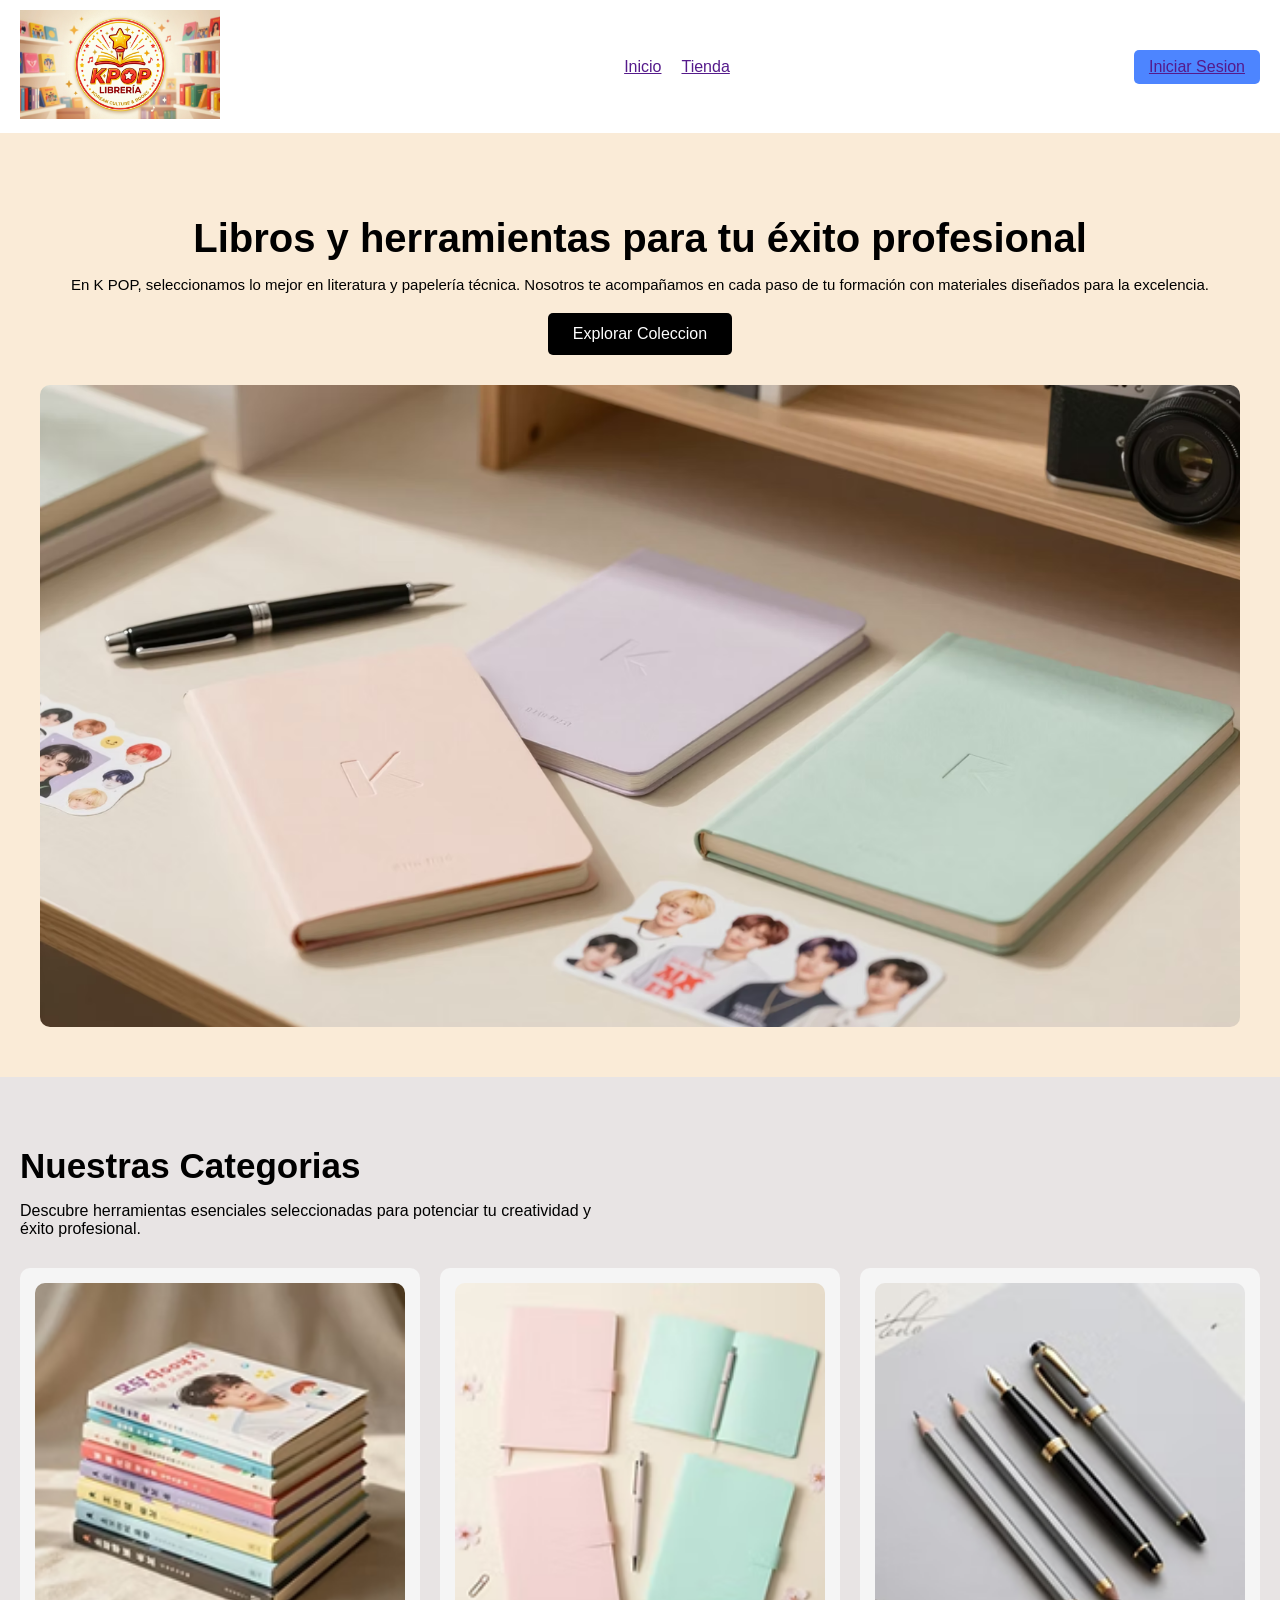
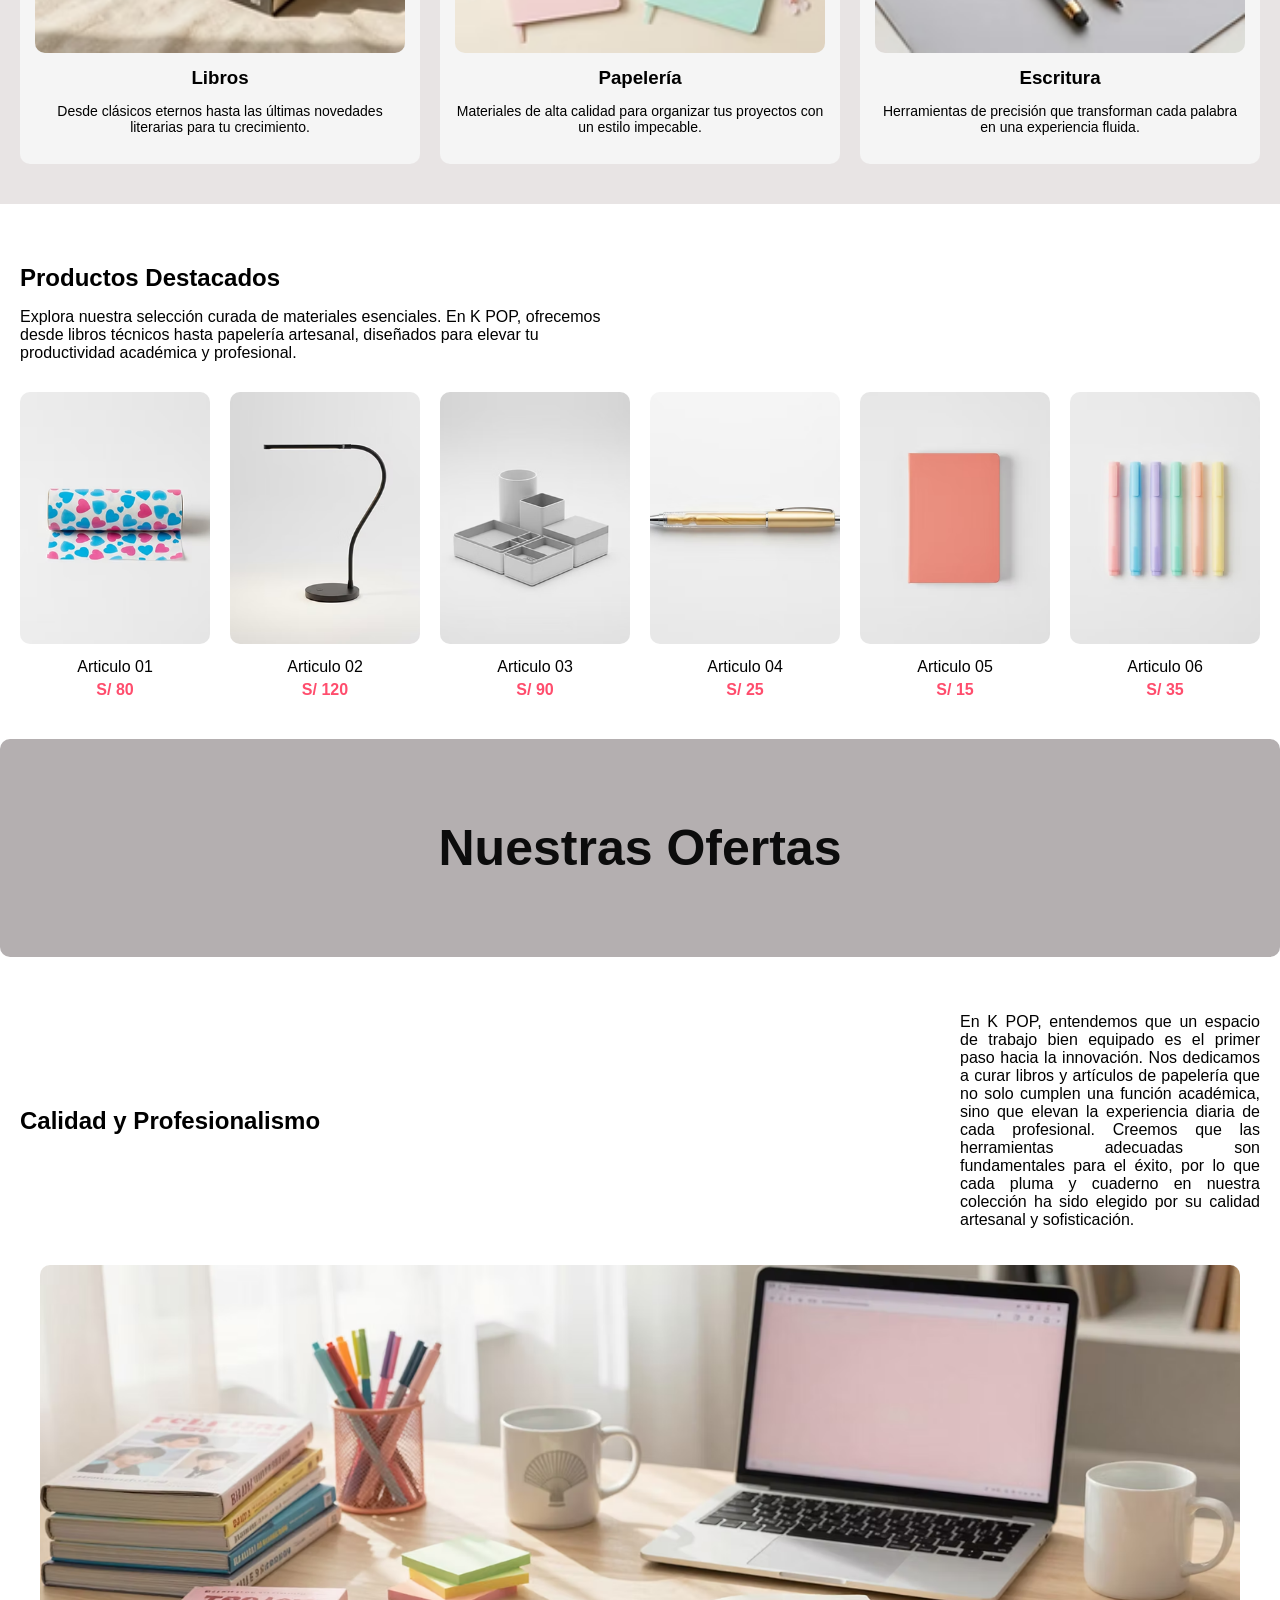
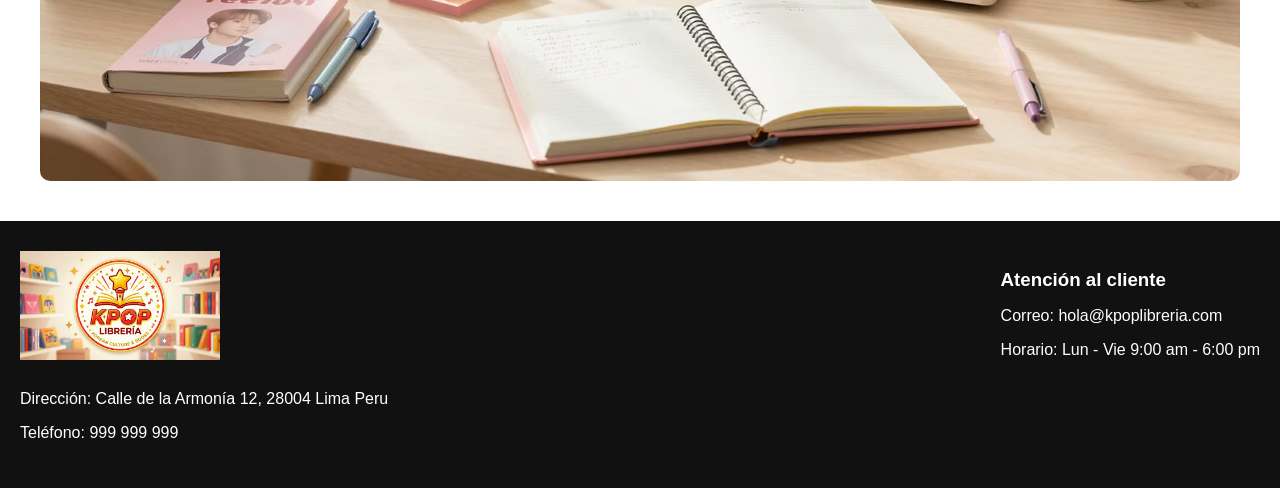
==== index.html @ 5c877795 "primer commit" ====
<!DOCTYPE html>
<html lang="en">
<head>
    <meta charset="UTF-8">
    <meta name="viewport" content="width=device-width, initial-scale=1.0">
    <title>Inicio | K Pop</title>
    <link rel="stylesheet" href="estilo.css">
</head>
<body>
    <header class="header">
    <div>
        <img src="imagen/logo1.png" class="image">

    </div>

    <nav class="nav">
         <a href="">Inicio</a>
        <a href="">Tienda</a>
    </nav>

    <div class="right">
        <a href="">Iniciar Sesion</a>
    </div>
    </header>

    <section class="hero">
        <h1>Libros y herramientas para tu éxito profesional</h1>
        <p>En K POP, seleccionamos lo mejor en literatura y papelería técnica. Nosotros te acompañamos en cada paso de tu formación con materiales diseñados para la excelencia.</p>
        <button>Explorar Coleccion</button>
        <img src="imagen/logo2.png">
    </section>

    <section class="contenido">
        <h2>Nuestras Categorias</h2>
        <p class="texto"> Descubre herramientas esenciales seleccionadas para potenciar tu creatividad y éxito profesional. </p>
        <div class="cards">
            <div class="card">
                <img src="imagen/logo3.png">
                <h3>Libros</h3>
                <p>Desde clásicos eternos hasta las últimas novedades literarias para tu crecimiento.</p>
            </div>

            <div class="card">
                <img src="imagen/logo4.png">
                <h3>Papelería</h3>
                <p>Materiales de alta calidad para organizar tus proyectos con un estilo impecable.</p>
            </div>

            <div class="card">
                <img src="imagen/logo5.png">
                <h3>Escritura</h3>
                <p>Herramientas de precisión que transforman cada palabra en una experiencia fluida.</p>
            </div>
        </div>
    </section>

    <section class="catalogo">

    <h2>Productos Destacados</h2>

    <p class="texto">
        Explora nuestra selección curada de materiales esenciales. En K POP, ofrecemos desde libros técnicos hasta papelería artesanal, diseñados para elevar tu productividad académica y profesional.
    </p>

    <div class="productos">

        <div class="producto">
            <img src="imagen/logo6.png">
            <p>Articulo 01</p>
            <span>S/ 80</span>
        </div>

        <div class="producto">
            <img src="imagen/logo7.png">
            <p>Articulo 02</p>
            <span>S/ 120</span>
        </div>

        <div class="producto">
            <img src="imagen/logo8.png">
            <p>Articulo 03</p>
            <span>S/ 90</span>
        </div>

        <div class="producto">
            <img src="imagen/logo9.png">
            <p>Articulo 04</p>
            <span>S/ 25</span>
        </div>

        <div class="producto">
            <img src="imagen/logo10.png">
            <p>Articulo 05</p>
            <span>S/ 15</span>
        </div>

        <div class="producto">
            <img src="imagen/logo11.png">
            <p>Articulo 06</p>
            <span>S/ 35</span>
        </div>

    </div>

</section>
<section class="ofertas-box">
    <p>Nuestras Ofertas</p>
</section>

<section class="ofertas-contenido">

    <div class="ofertas-header">
        <h2>Calidad y Profesionalismo</h2>
        <p class="ofertas-texto">En K POP, entendemos que un espacio de trabajo bien equipado es el primer paso hacia la innovación. Nos dedicamos a curar libros y artículos de papelería que no solo cumplen una función académica, sino que elevan la experiencia diaria de cada profesional. Creemos que las herramientas adecuadas son fundamentales para el éxito, por lo que cada pluma y cuaderno en nuestra colección ha sido elegido por su calidad artesanal y sofisticación.</p>
    </div>

    <div class="ofertas-img">
        <img src="imagen/logo12.png">
    </div>

</section>


<footer class="footer">

    <div class="footer-left">
        <img src="imagen/logo1.png">
        <p>Dirección: Calle de la Armonía 12, 28004 Lima Peru</p>
        <p>Teléfono: 999 999 999</p>
    </div>

    <div class="footer-right">
        <h3>Atención al cliente</h3>
        <p>Correo: hola@kpoplibreria.com</p>
        <p>Horario: Lun - Vie 9:00 am - 6:00 pm</p>
    </div>

</footer>

</body>
</html>
---- estilo.css ----
body{
    margin: 0;
    font-family: Arial, Helvetica, sans-serif;
}

.image{
    width: 200px;
}

.nav{
    color: black;
    text-align: center;
    display: flex;
    gap: 20px;

}

.header{
    display: flex;
    align-items: center;
    justify-content: space-between;
    padding: 10px 20px
}

.right{
    color: rgb(29, 27, 27);
    text-decoration: none;
    background: #4d85ff;
    padding: 8px 15px;
    border-radius: 5px;
}

.hero{
    text-align: center;
    padding: 50px 20px;
    background-color: antiquewhite;
}

.hero h1{
    font-size: 40px;
    margin-bottom: 10px;
}

.hero p{
    font-size: 15px;
    margin-bottom: 20px;
}

.hero button{
    background: black;
    color: white;
    border: none;
    padding: 12px 25px;
    font-size: 16px;
    border-radius: 5px;
    cursor: pointer;
}

.hero img{
    display: block;
    margin: 30px auto 0;
    width: 1200px;
    border-radius: 10px;
}

.contenido{
    padding: 40px 20px;
    background-color: #e8e4e4;
}

.contenido h2{
    text-align: left;
    margin-bottom: 10px;
    font-size: 35px;
}

.texto{
    text-align: left;
    margin-bottom: 30px;
    max-width: 600px;
}

.cards{
    display: flex;
    justify-content: space-between; 
    gap: 20px;
}

.card{
    width: 30%; 
    background: #f5f5f5;
    padding: 15px;
    border-radius: 10px;
    text-align: center;
}

.card img{
    width: 100%;
    border-radius: 10px;
}

.card h3{
        margin: 10px 0 5px;
}

.card p{
        font-size: 14px;
}

.catalogo {
    padding: 40px 20px;
}

.catalogo h2 {
    text-align: left;
    margin-bottom: 10px;
}

.catalogo .texto {
    text-align: left;
    margin-bottom: 30px;
}

.productos {
    display: flex;
    gap: 20px;
}

.producto {
    width: 16%; 
    text-align: center;
}


.producto img {
    width: 100%;
    border-radius: 10px;
}


.producto p {
    margin: 10px 0 5px;
}


.producto span {
    font-weight: bold;
    color: #ff4d6d;
}

.ofertas-box {
    background: #b4afb0;
    color: rgb(12, 12, 12);
    text-align: center;
    padding: 30px 30px;
    font-size: 50px;
    font-weight: bold;
    border-radius: 10px;
}


.ofertas-contenido {
    padding: 40px 20px;
}


.ofertas-header {
    display: flex;
    justify-content: space-between;
    align-items: center;
    margin-bottom: 20px;
}

.ofertas-header h2 {
    margin: 0;
}

.ofertas-texto {
    max-width: 300px;
    text-align: justify;
}


.ofertas-img img {
    display: block;
    margin: auto;
    width: 1200px;
    border-radius: 10px;
}


.footer {
    display: flex;
    justify-content: space-between;
    background: #111;
    color: white;
    padding: 30px 20px;
}


.footer-left img {
    margin-bottom: 10px;
    width: 200px;
}

.footer-right h3 {
    margin-bottom: 10px;
}
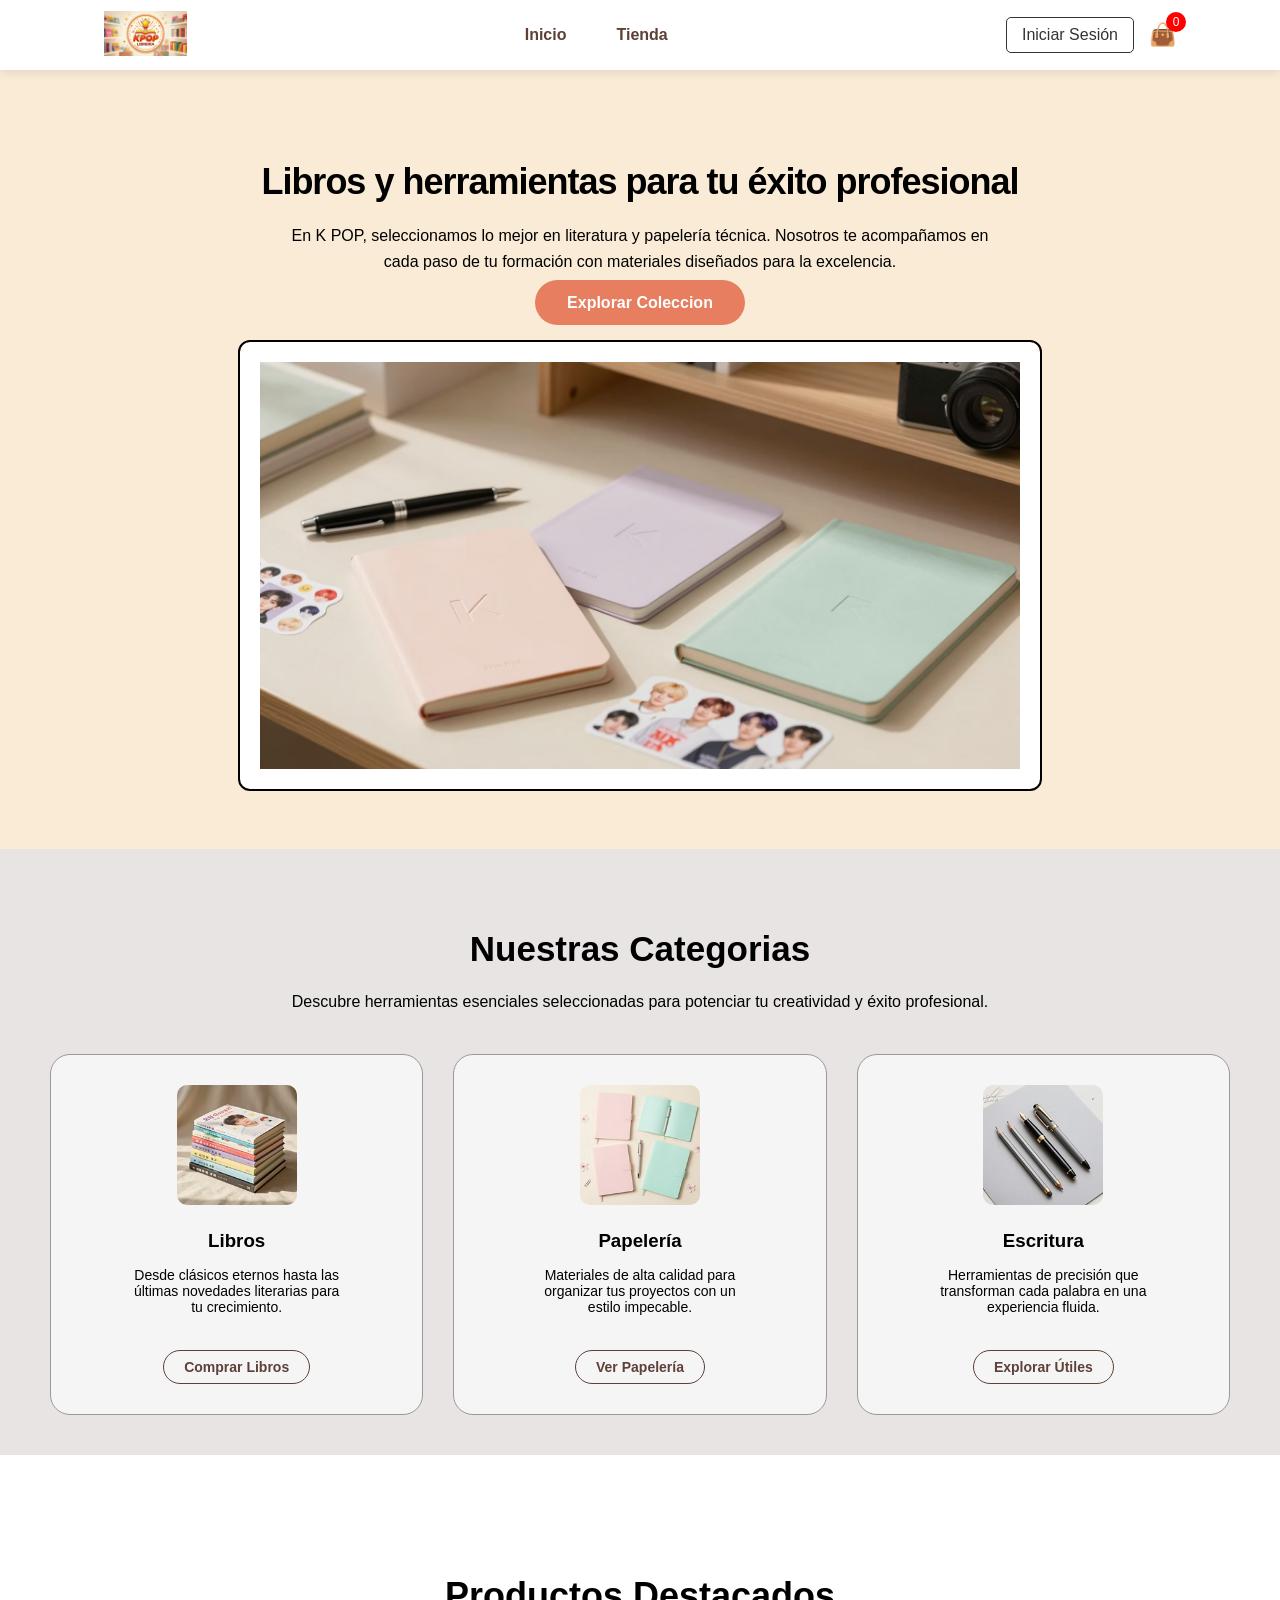
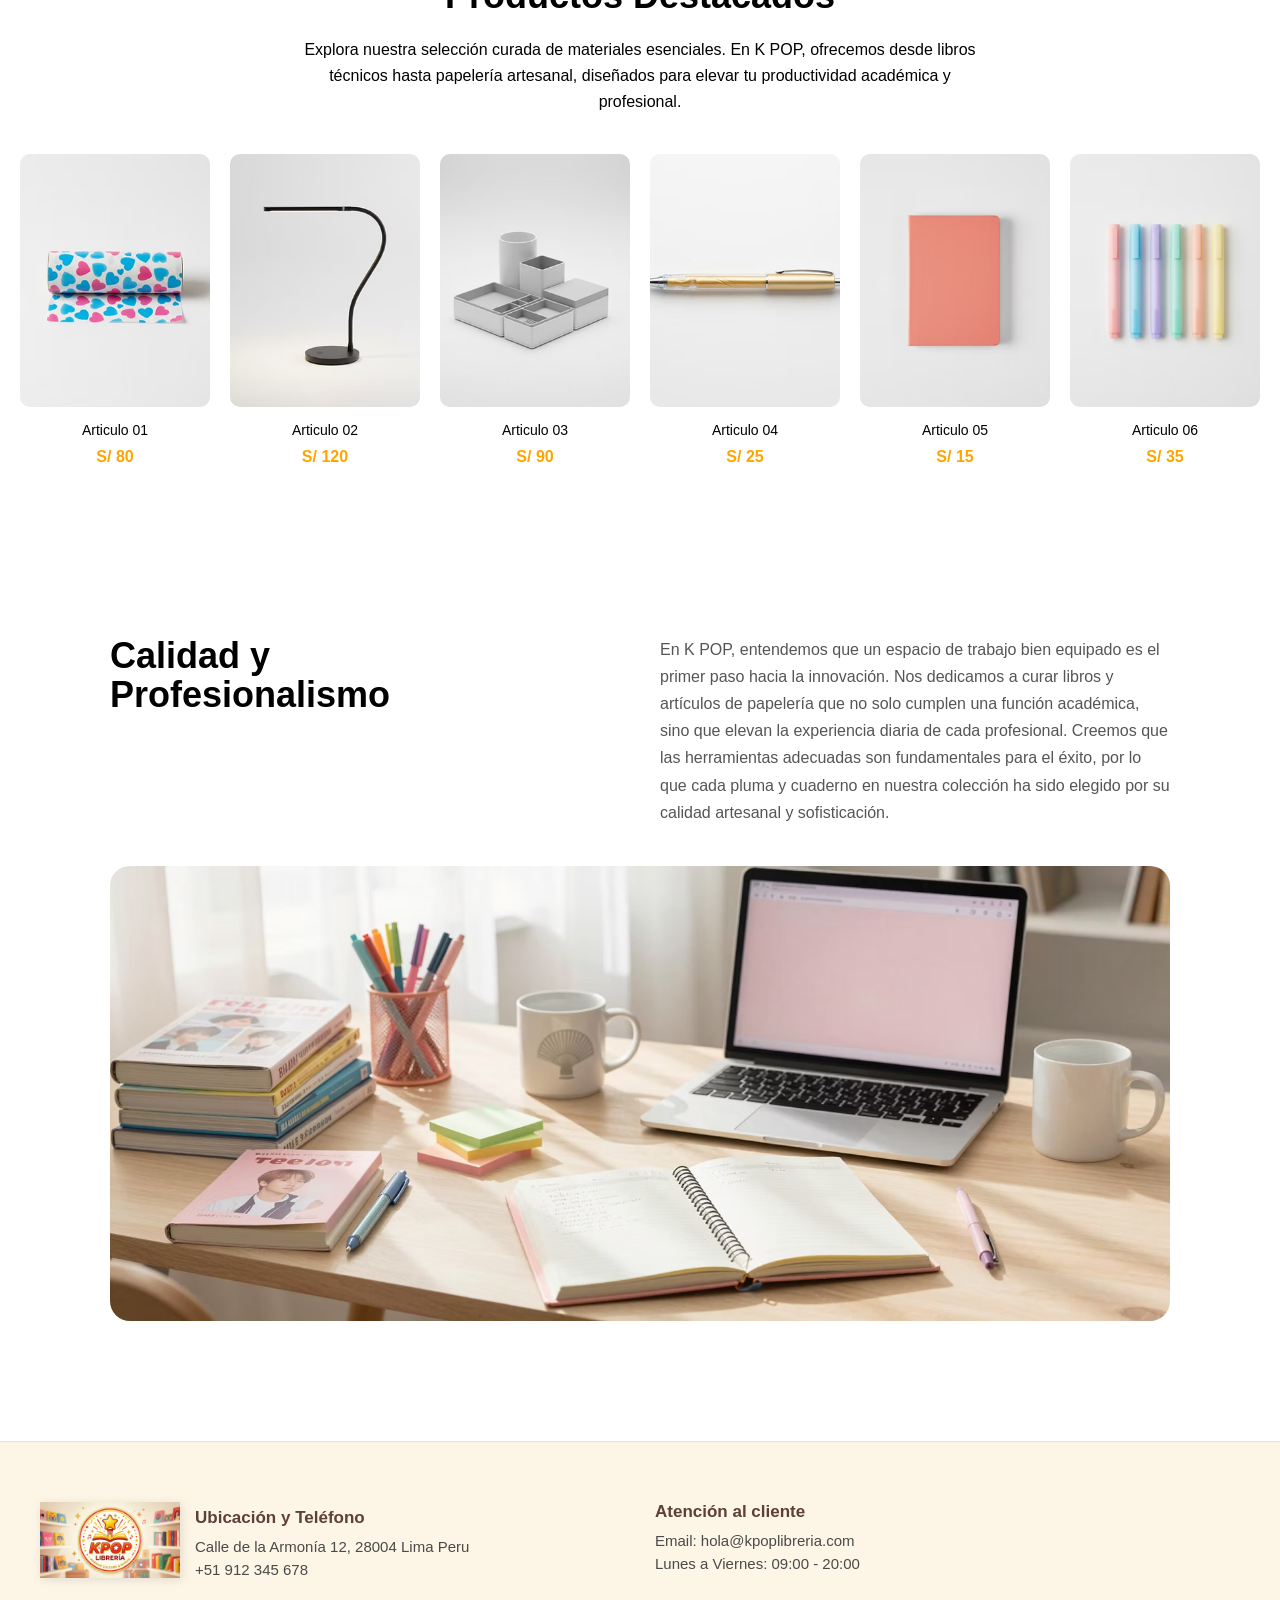
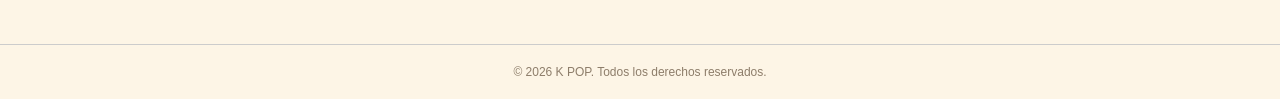
==== commit 48b2ebe6: "Agregando tienda responsive y carrito" ====
--- a/index.html
+++ b/index.html
@@ -1,141 +1,187 @@
-<!DOCTYPE html>
+<!doctype html>
 <html lang="en">
-<head>
-    <meta charset="UTF-8">
-    <meta name="viewport" content="width=device-width, initial-scale=1.0">
+  <head>
+    <meta charset="UTF-8" />
+    <meta name="viewport" content="width=device-width, initial-scale=1.0" />
     <title>Inicio | K Pop</title>
-    <link rel="stylesheet" href="estilo.css">
-</head>
-<body>
-    <header class="header">
-    <div>
-        <img src="imagen/logo1.png" class="image">
+    <link rel="stylesheet" href="estilo.css" />
+  </head>
+  <body>
+    <header class="cabecera">
+      <nav class="navegacion">
+        <!-- Hijo 1 -->
+        <div class="logo">
+          <img src="imagen/logo1.png" alt="K POP" />
+        </div>
 
-    </div>
+        <!-- Hijo 2 -->
+        <ul class="menu">
+          <li><a href="index.html" class="activo">Inicio</a></li>
+          <li><a href="tienda.html">Tienda</a></li>
+        </ul>
 
-    <nav class="nav">
-         <a href="">Inicio</a>
-        <a href="">Tienda</a>
-    </nav>
-
-    <div class="right">
-        <a href="">Iniciar Sesion</a>
-    </div>
+        <!-- Hijo 3 -->
+        <div class="acciones">
+          <a href="#" class="login">Iniciar Sesión</a>
+          <div class="carrito">👜<span class="contador">0</span></div>
+        </div>
+      </nav>
     </header>
 
     <section class="hero">
-        <h1>Libros y herramientas para tu éxito profesional</h1>
-        <p>En K POP, seleccionamos lo mejor en literatura y papelería técnica. Nosotros te acompañamos en cada paso de tu formación con materiales diseñados para la excelencia.</p>
-        <button>Explorar Coleccion</button>
-        <img src="imagen/logo2.png">
+      <h1>Libros y herramientas para tu éxito profesional</h1>
+      <p>
+        En K POP, seleccionamos lo mejor en literatura y papelería técnica.
+        Nosotros te acompañamos en cada paso de tu formación con materiales
+        diseñados para la excelencia.
+      </p>
+      <a href="tienda.html" class="boton-hero">Explorar Coleccion</a>
+      <img src="imagen/logo2.png" />
     </section>
 
     <section class="contenido">
-        <h2>Nuestras Categorias</h2>
-        <p class="texto"> Descubre herramientas esenciales seleccionadas para potenciar tu creatividad y éxito profesional. </p>
-        <div class="cards">
-            <div class="card">
-                <img src="imagen/logo3.png">
-                <h3>Libros</h3>
-                <p>Desde clásicos eternos hasta las últimas novedades literarias para tu crecimiento.</p>
-            </div>
+      <h2>Nuestras Categorias</h2>
+      <p class="texto">
+        Descubre herramientas esenciales seleccionadas para potenciar tu
+        creatividad y éxito profesional.
+      </p>
+      <div class="cards">
+        <div class="card">
+          <img src="imagen/logo3.png" />
+          <h3>Libros</h3>
+          <p>
+            Desde clásicos eternos hasta las últimas novedades literarias para
+            tu crecimiento.
+          </p>
+          <a href="tienda.html">Comprar Libros</a>
+        </div>
 
-            <div class="card">
-                <img src="imagen/logo4.png">
-                <h3>Papelería</h3>
-                <p>Materiales de alta calidad para organizar tus proyectos con un estilo impecable.</p>
-            </div>
+        <div class="card">
+          <img src="imagen/logo4.png" />
+          <h3>Papelería</h3>
+          <p>
+            Materiales de alta calidad para organizar tus proyectos con un
+            estilo impecable.
+          </p>
+          <a href="tienda.html">Ver Papelería</a>
+        </div>
 
-            <div class="card">
-                <img src="imagen/logo5.png">
-                <h3>Escritura</h3>
-                <p>Herramientas de precisión que transforman cada palabra en una experiencia fluida.</p>
-            </div>
+        <div class="card">
+          <img src="imagen/logo5.png" />
+          <h3>Escritura</h3>
+          <p>
+            Herramientas de precisión que transforman cada palabra en una
+            experiencia fluida.
+          </p>
+          <a href="tienda.html">Explorar Útiles</a>
         </div>
+      </div>
     </section>
 
     <section class="catalogo">
+      <h2>Productos Destacados</h2>
 
-    <h2>Productos Destacados</h2>
+      <p class="texto">
+        Explora nuestra selección curada de materiales esenciales. En K POP,
+        ofrecemos desde libros técnicos hasta papelería artesanal, diseñados
+        para elevar tu productividad académica y profesional.
+      </p>
 
-    <p class="texto">
-        Explora nuestra selección curada de materiales esenciales. En K POP, ofrecemos desde libros técnicos hasta papelería artesanal, diseñados para elevar tu productividad académica y profesional.
-    </p>
-
-    <div class="productos">
-
+      <div class="productos">
         <div class="producto">
-            <img src="imagen/logo6.png">
-            <p>Articulo 01</p>
-            <span>S/ 80</span>
+          <img src="imagen/logo6.png" />
+          <p>Articulo 01</p>
+          <span>S/ 80</span>
         </div>
 
         <div class="producto">
-            <img src="imagen/logo7.png">
-            <p>Articulo 02</p>
-            <span>S/ 120</span>
+          <img src="imagen/logo7.png" />
+          <p>Articulo 02</p>
+          <span>S/ 120</span>
         </div>
 
         <div class="producto">
-            <img src="imagen/logo8.png">
-            <p>Articulo 03</p>
-            <span>S/ 90</span>
+          <img src="imagen/logo8.png" />
+          <p>Articulo 03</p>
+          <span>S/ 90</span>
         </div>
 
         <div class="producto">
-            <img src="imagen/logo9.png">
-            <p>Articulo 04</p>
-            <span>S/ 25</span>
+          <img src="imagen/logo9.png" />
+          <p>Articulo 04</p>
+          <span>S/ 25</span>
         </div>
 
         <div class="producto">
-            <img src="imagen/logo10.png">
-            <p>Articulo 05</p>
-            <span>S/ 15</span>
+          <img src="imagen/logo10.png" />
+          <p>Articulo 05</p>
+          <span>S/ 15</span>
         </div>
 
         <div class="producto">
-            <img src="imagen/logo11.png">
-            <p>Articulo 06</p>
-            <span>S/ 35</span>
+          <img src="imagen/logo11.png" />
+          <p>Articulo 06</p>
+          <span>S/ 35</span>
         </div>
+      </div>
+    </section>
 
+    <section class="ofertas-contenido">
+      <div class="ofertas-header">
+        <h2>
+          Calidad y <br />
+          Profesionalismo
+        </h2>
+
+        <p>
+          En K POP, entendemos que un espacio de trabajo bien equipado es el
+          primer paso hacia la innovación. Nos dedicamos a curar libros y
+          artículos de papelería que no solo cumplen una función académica, sino
+          que elevan la experiencia diaria de cada profesional. Creemos que las
+          herramientas adecuadas son fundamentales para el éxito, por lo que
+          cada pluma y cuaderno en nuestra colección ha sido elegido por su
+          calidad artesanal y sofisticación.
+        </p>
+      </div>
+
+      <img src="imagen/logo12.png" alt="" />
+    </section>
+
+    <footer class="footer">
+      <div class="footer-left">
+        <img src="imagen/logo1.png" alt="Logo" class="footer-logo" />
+        <div class="footer-text">
+          <p><strong>Ubicación y Teléfono</strong></p>
+          <p>Calle de la Armonía 12, 28004 Lima Peru</p>
+          <p>+51 912 345 678</p>
+        </div>
+      </div>
+
+      <div class="footer-right">
+        <h3>Atención al cliente</h3>
+        <p>Email: hola@kpoplibreria.com</p>
+        <p>Lunes a Viernes: 09:00 - 20:00</p>
+      </div>
+    </footer>
+
+    <div class="footer-copy">
+      <p>© 2026 K POP. Todos los derechos reservados.</p>
     </div>
 
-</section>
-<section class="ofertas-box">
-    <p>Nuestras Ofertas</p>
-</section>
+    <script>
+      const botonesAgregar = document.querySelectorAll(".btn-agregar");
 
-<section class="ofertas-contenido">
+      const contador = document.querySelector(".contador");
 
-    <div class="ofertas-header">
-        <h2>Calidad y Profesionalismo</h2>
-        <p class="ofertas-texto">En K POP, entendemos que un espacio de trabajo bien equipado es el primer paso hacia la innovación. Nos dedicamos a curar libros y artículos de papelería que no solo cumplen una función académica, sino que elevan la experiencia diaria de cada profesional. Creemos que las herramientas adecuadas son fundamentales para el éxito, por lo que cada pluma y cuaderno en nuestra colección ha sido elegido por su calidad artesanal y sofisticación.</p>
-    </div>
+      let cantidad = 0;
 
-    <div class="ofertas-img">
-        <img src="imagen/logo12.png">
-    </div>
+      botonesAgregar.forEach((boton) => {
+        boton.addEventListener("click", () => {
+          cantidad++;
 
-</section>
-
-
-<footer class="footer">
-
-    <div class="footer-left">
-        <img src="imagen/logo1.png">
-        <p>Dirección: Calle de la Armonía 12, 28004 Lima Peru</p>
-        <p>Teléfono: 999 999 999</p>
-    </div>
-
-    <div class="footer-right">
-        <h3>Atención al cliente</h3>
-        <p>Correo: hola@kpoplibreria.com</p>
-        <p>Horario: Lun - Vie 9:00 am - 6:00 pm</p>
-    </div>
-
-</footer>
-
-</body>
-</html>+          contador.textContent = cantidad;
+        });
+      });
+    </script>
+  </body>
+</html>
--- a/estilo.css
+++ b/estilo.css
@@ -1,211 +1,645 @@
+*{
+    margin: 0;
+    padding: 0;
+    box-sizing: border-box;
+}
+
 body{
     margin: 0;
     font-family: Arial, Helvetica, sans-serif;
-}
+    overflow-x: hidden;
+    padding-top: 70px;
+}
+
+img{
+    max-width: 100%;
+    height: auto;
+}
+
+/* --- ESTILOS GENERALES (Header, Footer, Body) --- */
 
 .image{
     width: 200px;
 }
 
-.nav{
-    color: black;
-    text-align: center;
-    display: flex;
+.cabecera {
+    background-color: #ffffff;
+    width: 100%;
+    position: fixed;
+    top: 0;
+    left: 0;
+    z-index: 9999;
+    box-shadow: 0 2px 10px rgba(0, 0, 0, 0.1);
+    box-sizing: border-box;
+}
+
+.navegacion {
+    display: flex;
+    justify-content: space-between;
+    align-items: center;
+    max-width: 1200px;
+    margin: 0 auto;
+    padding: 10px 5%;
+    height: 70px;
+}
+
+.logo img {
+    height: 45px;
+    width: auto;
+}
+
+.menu {
+    display: flex;
+    list-style: none;
     gap: 20px;
-
-}
-
-.header{
+    margin: 0;
+    padding: 0;
+}
+
+.menu a {
+    text-decoration: none;
+    color: #5d4037;
+    font-weight: 500;
+    font-size: 16px;
+    padding: 10px 15px;
+    transition: all 0.3s ease;
+    border-radius: 5px;
+    font-weight: 700;
+}
+
+.menu a:hover {
+    color: #d4a373;           /* Cambia a un tono tierra/dorado suave */
+    background-color: rgba(212, 163, 115, 0.1); /* Un fondo muy clarito */
+}
+
+
+
+@media (max-width: 768px) {
+    .menu {
+        display: none;
+    }
+
+    .login {
+        font-size: 12px;
+        padding: 5px 10px;
+    }
+
+    .navegacion {
+        height: 60px;
+    }
+}
+
+.acciones {
     display: flex;
     align-items: center;
-    justify-content: space-between;
-    padding: 10px 20px
-}
-
-.right{
-    color: rgb(29, 27, 27);
+    gap: 15px;
+}
+
+.login {
     text-decoration: none;
-    background: #4d85ff;
+    color: #333;
+    border: 1px solid #333;
     padding: 8px 15px;
     border-radius: 5px;
-}
+    white-space: nowrap;
+}
+
+.carrito{
+    position: relative;
+    font-size: 22px;
+    cursor: pointer;
+}
+
+.contador{
+    position: absolute;
+    top: -10px;
+    right: -10px;
+
+    background-color: red;
+    color: white;
+
+    font-size: 12px;
+
+    min-width: 20px;
+    height: 20px;
+
+    border-radius: 50%;
+
+    display: flex;
+    align-items: center;
+    justify-content: center;
+}
+
+.carrito i{
+    font-size: 24px;
+}
+
+.carrito:hover{
+    transform: scale(1.05);
+    transition: 0.2s;
+}
+
+.footer {
+  display: flex;
+  flex-wrap: wrap;
+  justify-content: space-around;
+  padding: 60px 40px;
+  background-color: #fdf5e6;
+  border-top: 1px solid #ebe2d0;
+  gap: 30px;
+}
+
+.footer-left {
+  display: flex;
+  align-items: flex-start;
+  gap: 15px;
+  flex: 1 1 300px;
+}
+
+.footer-logo {
+  width: 140px;
+  filter: drop-shadow(2px 2px 5px rgba(0,0,0,0.1));
+  height: auto;
+}
+
+.footer-right {
+  flex: 1 1 300px;
+}
+
+.footer h3, .footer-text strong {
+  color: #5d4037;
+  font-size: 17px;
+  display: block;
+  margin-bottom: 10px;
+}
+
+.footer p {
+  margin: 6px 0;
+  font-size: 15px;
+  color: #4a4a4a;
+  line-height: 1.1s;
+}
+
+.footer-copy {
+  text-align: center;
+  padding: 20px;
+  border-top: 1px solid #ccc;
+  font-size: 12px;
+  background-color: #fdf5e6;
+  color: #8d7d6a;
+}
+
+
+@media (max-width: 600px) {
+  .footer-left, .footer-right {
+    flex-direction: column;
+    align-items: center;
+    text-align: center;
+  }
+}
+
+
+
+/* --- ESTILOS DE LA PORTADA (Hero, Categorías) --- */
 
 .hero{
     text-align: center;
-    padding: 50px 20px;
+    padding: 60px 0;
     background-color: antiquewhite;
+    width: 100%;
+    margin: 0 auto;
+
 }
 
 .hero h1{
-    font-size: 40px;
+    max-width: 900px;
+    margin: 0 auto;
+    font-size: 36px;
     margin-bottom: 10px;
+    margin-top: 30px;
+    font-weight: 600;
+    line-height: 1.2;
+    letter-spacing: -1px;
 }
 
 .hero p{
-    font-size: 15px;
+    max-width: 700px;
+    margin: 20px auto 0;
+    line-height: 1.6;
+    font-size: 16px;
     margin-bottom: 20px;
 }
 
-.hero button{
-    background: black;
+
+.boton-hero {
+    background-color: #e67e5f;
+    color: white;
+    text-decoration: none;
+    padding: 14px 32px;
+    border: none;
+    border-radius: 25px;
+    font-size: 16px;
+    font-weight: 600;
+    cursor: pointer;
+    transition: background-color 0.3s ease;
+}
+
+.boton-hero:hover {
+    background-color: #cf6d4f;
+}
+
+.boton-hero:active {
+    opacity: 0.8;
+}
+
+.hero img{
+    display: block;
+    width: calc(100% - 40px);
+    max-width: 800px;
+    height: auto;
+    margin: 30px auto 0;
+    border-radius: 10px;
+    box-sizing: border-box;
+    border: 20px solid white;
+    outline: 2px solid black;
+}
+
+@media (max-width: 768px){
+
+    .hero{
+        padding: 40px 20px;
+    }
+
+    .hero h1{
+        font-size: 30px;
+        letter-spacing: 0;
+    }
+
+    .hero img{
+        border: 12px solid white;
+    }
+
+}
+
+
+.contenido{
+    width: 100%;
+    margin: 0;
+    padding: 80px 50px 40px 50px;
+    box-sizing: border-box;
+    background-color: #e8e4e4;
+}
+
+.contenido h2{
+    text-align: center;
+    margin-bottom: 12px;
+    font-size: 35px;
+}
+
+.texto{
+    text-align: center;
+    margin: 20px auto 40px;
+    max-width: 700px;
+    line-height: 1.6;
+
+}
+
+.cards{
+    display: flex;
+    gap: 30px;
+    justify-content: center;
+    flex-wrap: wrap;
+
+}
+
+.card{
+    flex: 1 1 300px;
+    padding: 30px 20px;
+    border: 1px solid #999;
+    border-radius: 20px;
+    text-align: center;
+    background: #f5f5f5;
+}
+
+.card img{
+    width: 100%;
+    max-width: 120px;
+    height: auto;
+    display: block;
+    margin: 0 auto;
+    margin-bottom: 25px;
+    border-radius: 10px;
+
+}
+
+.card h3{
+    margin: 10px 0 5px;
+    margin-bottom: 15px;
+}
+
+.card p{
+    max-width: 220px;
+    margin: 0 auto;
+    font-size: 14px;
+    padding-bottom: 20px;
+}
+
+.card a {
+    display: inline-block;
+    text-decoration: none;
+    color: #5d4037;
+    border: 1px solid #5d4037;
+    padding: 8px 20px;
+    border-radius: 20px;
+    font-size: 14px;
+    font-weight: 600;
+    margin-top: 15px;
+    transition: all 0.3s ease;
+}
+
+.card a:hover {
+    background-color: #5d4037;
+    color: white;
+    transform: translateY(-2px);
+}
+
+
+
+.catalogo {
+    width: 100%;
+    margin: 80px auto;
+    padding: 40px 20px;
+
+}
+
+.catalogo h2 {
+    text-align: center;
+    font-size: 36px;
+    margin-bottom: 15px;
+}
+
+.catalogo .texto {
+    max-width: 700px;
+    line-height: 1.6;
+    margin-bottom: 40px;
+}
+
+.productos {
+    display: flex;
+    gap: 20px;
+    overflow-x: auto;
+    padding-bottom: 10px;
+
+}
+
+.productos::-webkit-scrollbar{
+    display: none;
+}
+
+.producto {
+    text-align: center;
+    min-width: 180px;
+}
+
+
+.producto img {
+    width: 100%;
+    border-radius: 10px;
+    display: block;
+}
+
+
+.producto p {
+    font-size: 14px;
+    margin-top: 15px;
+    margin-bottom: 10px;
+}
+
+
+.producto span {
+    color: orange;
+    font-weight: bold;
+}
+
+
+
+.ofertas-contenido {
+    max-width: 1100px;
+    margin: 80px auto;
+    padding: 40px 20px;
+
+}
+
+
+.ofertas-header {
+    display: flex;
+    justify-content: space-between;
+    gap: 40px;
+    margin-bottom: 40px;
+    flex-wrap: wrap;
+}
+
+.ofertas-header h2 {
+    font-size: 36px;
+    line-height: 1.1;
+    flex: 1;
+    min-width: 250px;
+}
+
+.ofertas-header p{
+    flex: 1;
+    min-width: 300px;
+    line-height: 1.7;
+    color: #555;
+}
+
+@media (max-width: 768px){
+
+    .ofertas-header{
+        flex-direction: column;
+    }
+
+    .ofertas-header h2{
+        min-width: 0;
+        font-size: 30px;
+    }
+
+    .ofertas-header p{
+        min-width: 0;
+    }
+
+}
+
+.ofertas-contenido img {
+    width: 100%;
+    border-radius: 20px;
+    display: block;
+}
+
+
+
+
+/* --- ESTILOS DE LA TIENDA (Filtros, Grid de productos) --- */
+
+/* =========================================
+   SECCIÓN TIENDA - ESTILOS COMPLETOS
+   ========================================= */
+
+/* Contenedor principal de la tienda */
+.tienda {
+    display: flex;
+    max-width: 1200px;
+    margin: 40px auto;
+    padding: 20px;
+    gap: 30px;
+    align-items: flex-start; /* Evita que los filtros se estiren hacia abajo */
+}
+
+/* --- BARRA LATERAL DE FILTROS --- */
+.filtros {
+    flex: 0 0 250px; /* Ancho fijo para PC */
+    background-color: #ffffff;
+    padding: 25px;
+    border-radius: 15px;
+    box-shadow: 0 4px 15px rgba(0,0,0,0.05);
+    border: 1px solid #f0ece2;
+}
+
+.filtros h3 {
+    font-size: 20px;
+    color: #5d4037;
+    margin-bottom: 20px;
+    border-bottom: 2px solid #e67e5f;
+    padding-bottom: 8px;
+}
+
+.grupo-filtro {
+    margin-bottom: 25px;
+}
+
+.grupo-filtro h4 {
+    font-size: 16px;
+    color: #333;
+    margin-bottom: 12px;
+}
+
+.grupo-filtro label {
+    display: flex;
+    align-items: center;
+    gap: 10px;
+    margin: 8px 0;
+    font-size: 14px;
+    cursor: pointer;
+    color: #555;
+    transition: color 0.2s;
+}
+
+.grupo-filtro label:hover {
+    color: #e67e5f;
+}
+
+.grupo-filtro select {
+    width: 100%;
+    padding: 8px;
+    border-radius: 5px;
+    border: 1px solid #ddd;
+    background-color: #fff;
+    color: #555;
+}
+
+/* --- CUADRÍCULA DE PRODUCTOS --- */
+.contenedor-productos {
+    flex: 1;
+    display: grid;
+    /* Crea columnas de al menos 250px, se ajustan solas */
+    grid-template-columns: repeat(auto-fill, minmax(250px, 1fr));
+    gap: 25px;
+}
+
+.producto-card {
+    background: white;
+    border-radius: 15px;
+    overflow: hidden;
+    border: 1px solid #f0f0f0;
+    transition: all 0.3s ease;
+    display: flex;
+    flex-direction: column;
+}
+
+.producto-card:hover {
+    transform: translateY(-8px);
+    box-shadow: 0 10px 25px rgba(0,0,0,0.1);
+}
+
+.producto-card img {
+    width: 100%;
+    height: 220px;
+    object-fit: cover; /* Recorta la imagen para que siempre encaje perfecto */
+    background-color: #f9f9f9;
+}
+
+.producto-info {
+    padding: 20px;
+    text-align: center;
+    flex-grow: 1; /* Empuja el botón hacia abajo para que todos estén alineados */
+    display: flex;
+    flex-direction: column;
+    justify-content: space-between;
+}
+
+.producto-info span {
+    font-size: 11px;
+    text-transform: uppercase;
+    color: #a0a0a0;
+    letter-spacing: 1px;
+    margin-bottom: 5px;
+    display: block;
+}
+
+.producto-info h4 {
+    font-size: 17px;
+    color: #333;
+    margin: 10px 0;
+    line-height: 1.3;
+}
+
+.precio {
+    font-size: 20px;
+    font-weight: 700;
+    color: #e67e5f; /* El color coral del botón hero */
+    margin: 10px 0;
+}
+
+.btn-comprar {
+    background-color: #5d4037; /* Café oscuro elegante */
     color: white;
     border: none;
-    padding: 12px 25px;
-    font-size: 16px;
-    border-radius: 5px;
+    padding: 12px;
+    border-radius: 8px;
+    font-weight: 600;
     cursor: pointer;
-}
-
-.hero img{
-    display: block;
-    margin: 30px auto 0;
-    width: 1200px;
-    border-radius: 10px;
-}
-
-.contenido{
-    padding: 40px 20px;
-    background-color: #e8e4e4;
-}
-
-.contenido h2{
-    text-align: left;
-    margin-bottom: 10px;
-    font-size: 35px;
-}
-
-.texto{
-    text-align: left;
-    margin-bottom: 30px;
-    max-width: 600px;
-}
-
-.cards{
-    display: flex;
-    justify-content: space-between; 
-    gap: 20px;
-}
-
-.card{
-    width: 30%; 
-    background: #f5f5f5;
-    padding: 15px;
-    border-radius: 10px;
-    text-align: center;
-}
-
-.card img{
-    width: 100%;
-    border-radius: 10px;
-}
-
-.card h3{
-        margin: 10px 0 5px;
-}
-
-.card p{
-        font-size: 14px;
-}
-
-.catalogo {
-    padding: 40px 20px;
-}
-
-.catalogo h2 {
-    text-align: left;
-    margin-bottom: 10px;
-}
-
-.catalogo .texto {
-    text-align: left;
-    margin-bottom: 30px;
-}
-
-.productos {
-    display: flex;
-    gap: 20px;
-}
-
-.producto {
-    width: 16%; 
-    text-align: center;
-}
-
-
-.producto img {
-    width: 100%;
-    border-radius: 10px;
-}
-
-
-.producto p {
-    margin: 10px 0 5px;
-}
-
-
-.producto span {
-    font-weight: bold;
-    color: #ff4d6d;
-}
-
-.ofertas-box {
-    background: #b4afb0;
-    color: rgb(12, 12, 12);
-    text-align: center;
-    padding: 30px 30px;
-    font-size: 50px;
-    font-weight: bold;
-    border-radius: 10px;
-}
-
-
-.ofertas-contenido {
-    padding: 40px 20px;
-}
-
-
-.ofertas-header {
-    display: flex;
-    justify-content: space-between;
-    align-items: center;
-    margin-bottom: 20px;
-}
-
-.ofertas-header h2 {
-    margin: 0;
-}
-
-.ofertas-texto {
-    max-width: 300px;
-    text-align: justify;
-}
-
-
-.ofertas-img img {
-    display: block;
-    margin: auto;
-    width: 1200px;
-    border-radius: 10px;
-}
-
-
-.footer {
-    display: flex;
-    justify-content: space-between;
-    background: #111;
-    color: white;
-    padding: 30px 20px;
-}
-
-
-.footer-left img {
-    margin-bottom: 10px;
-    width: 200px;
-}
-
-.footer-right h3 {
-    margin-bottom: 10px;
-}
-
-
-
+    transition: background-color 0.3s;
+    width: 100%;
+}
+
+.btn-comprar:hover {
+    background-color: #e67e5f; /* Cambia a coral al tocarlo */
+}
+
+/* --- DISEÑO RESPONSIVO (Móviles) --- */
+@media (max-width: 768px) {
+    .tienda {
+        flex-direction: column; /* Filtros arriba, productos abajo */
+        margin: 20px auto;
+    }
+
+    .filtros {
+        width: 100%;
+        box-sizing: border-box;
+    }
+
+    .contenedor-productos {
+        grid-template-columns: repeat(auto-fill, minmax(200px, 1fr));
+        gap: 15px;
+    }
+}
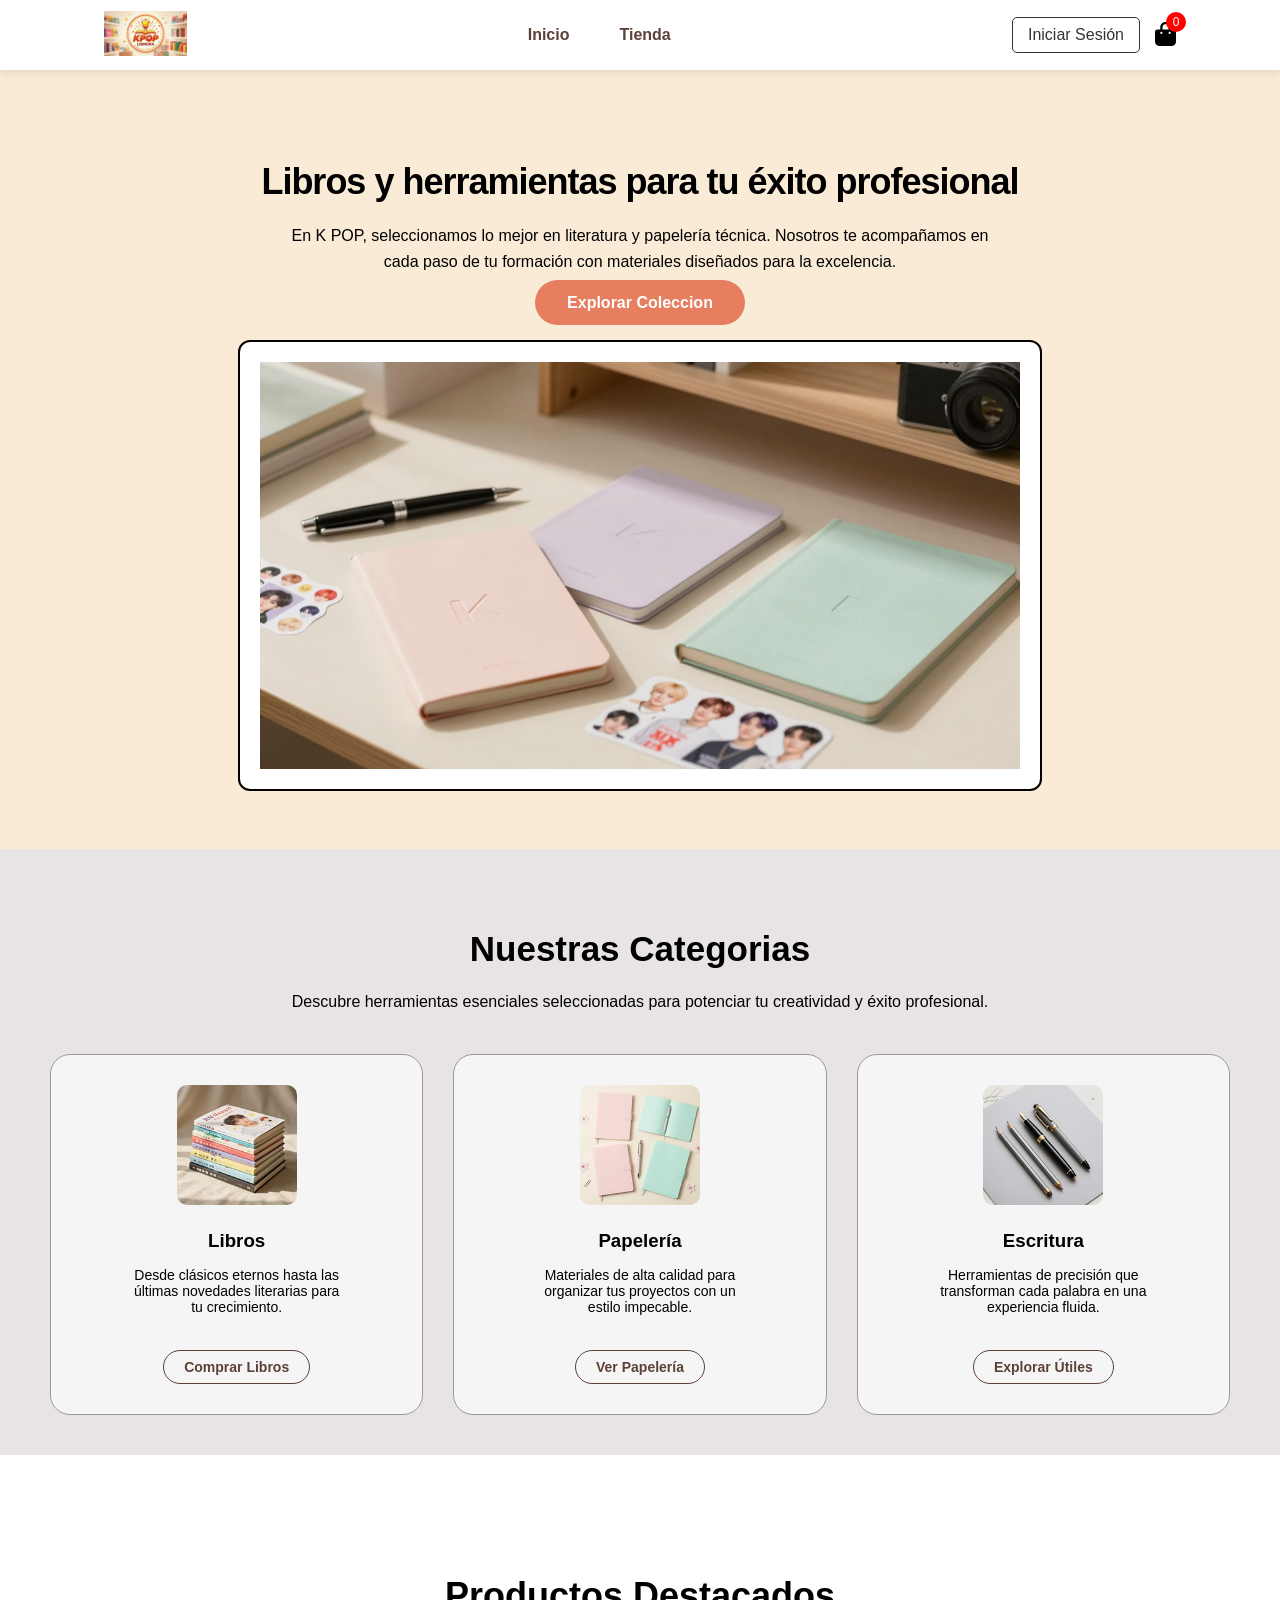
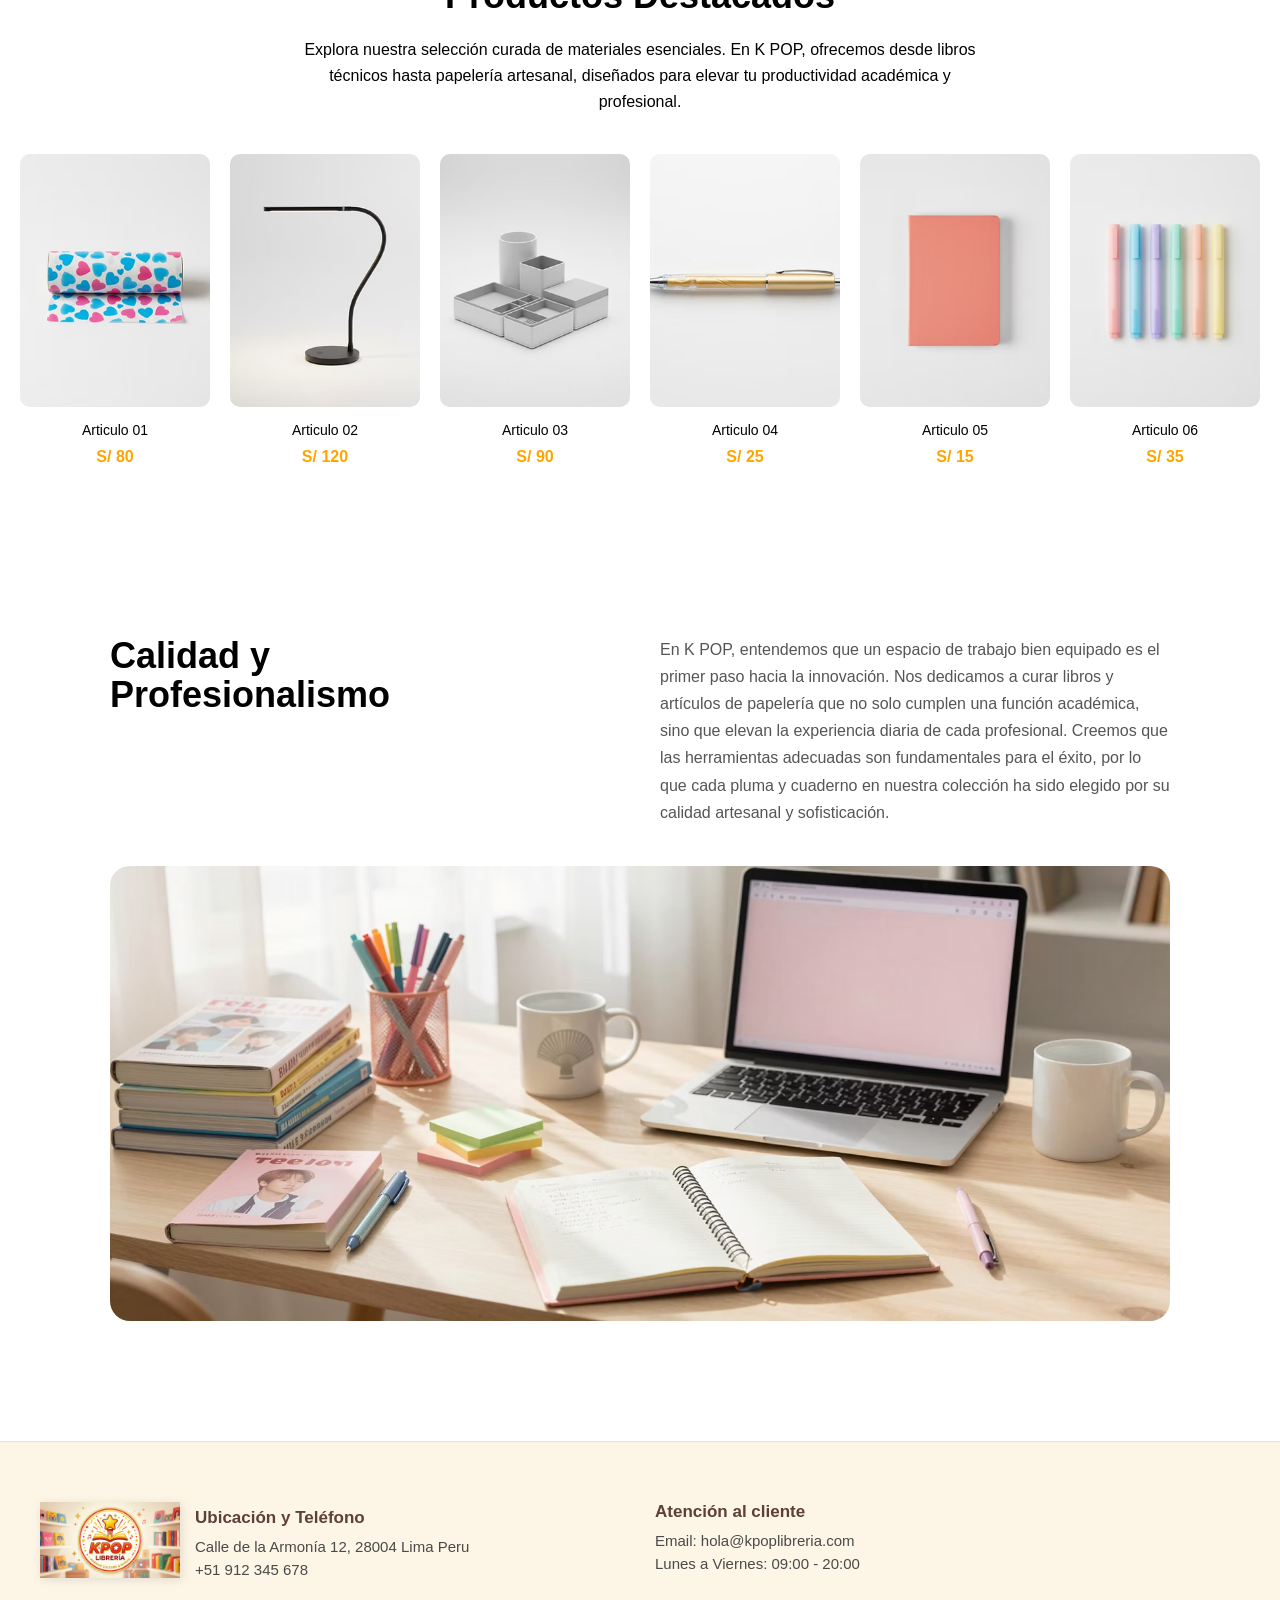
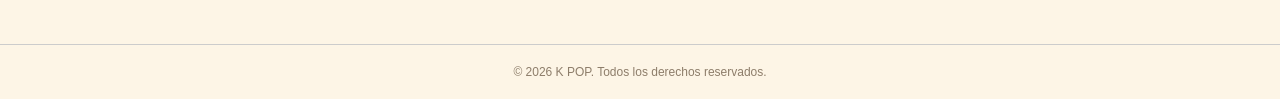
==== commit 27332485: "subiendo mejoras" ====
--- a/index.html
+++ b/index.html
@@ -5,25 +5,24 @@
     <meta name="viewport" content="width=device-width, initial-scale=1.0" />
     <title>Inicio | K Pop</title>
     <link rel="stylesheet" href="estilo.css" />
+    <link rel="stylesheet" href="https://cdnjs.cloudflare.com/ajax/libs/font-awesome/6.5.1/css/all.min.css"/>
   </head>
   <body>
     <header class="cabecera">
       <nav class="navegacion">
-        <!-- Hijo 1 -->
+
         <div class="logo">
           <img src="imagen/logo1.png" alt="K POP" />
         </div>
 
-        <!-- Hijo 2 -->
         <ul class="menu">
           <li><a href="index.html" class="activo">Inicio</a></li>
           <li><a href="tienda.html">Tienda</a></li>
         </ul>
 
-        <!-- Hijo 3 -->
         <div class="acciones">
           <a href="#" class="login">Iniciar Sesión</a>
-          <div class="carrito">👜<span class="contador">0</span></div>
+          <div class="carrito"><i class="fa-solid fa-bag-shopping"></i><span class="contador">0</span></div>
         </div>
       </nav>
     </header>
--- a/estilo.css
+++ b/estilo.css
@@ -1,142 +1,140 @@
-*{
-    margin: 0;
-    padding: 0;
-    box-sizing: border-box;
-}
-
-body{
-    margin: 0;
-    font-family: Arial, Helvetica, sans-serif;
-    overflow-x: hidden;
-    padding-top: 70px;
-}
-
-img{
-    max-width: 100%;
-    height: auto;
+* {
+  margin: 0;
+  padding: 0;
+  box-sizing: border-box;
+}
+
+body {
+  margin: 0;
+  font-family: Arial, Helvetica, sans-serif;
+  overflow-x: hidden;
+  padding-top: 70px;
+}
+
+img {
+  max-width: 100%;
+  height: auto;
 }
 
 /* --- ESTILOS GENERALES (Header, Footer, Body) --- */
 
-.image{
-    width: 200px;
+.image {
+  width: 200px;
 }
 
 .cabecera {
-    background-color: #ffffff;
-    width: 100%;
-    position: fixed;
-    top: 0;
-    left: 0;
-    z-index: 9999;
-    box-shadow: 0 2px 10px rgba(0, 0, 0, 0.1);
-    box-sizing: border-box;
+  background-color: #ffffff;
+  width: 100%;
+  position: fixed;
+  top: 0;
+  left: 0;
+  z-index: 9999;
+  box-shadow: 0 2px 10px rgba(0, 0, 0, 0.1);
+  box-sizing: border-box;
 }
 
 .navegacion {
-    display: flex;
-    justify-content: space-between;
-    align-items: center;
-    max-width: 1200px;
-    margin: 0 auto;
-    padding: 10px 5%;
-    height: 70px;
+  display: flex;
+  justify-content: space-between;
+  align-items: center;
+  max-width: 1200px;
+  margin: 0 auto;
+  padding: 10px 5%;
+  height: 70px;
 }
 
 .logo img {
-    height: 45px;
-    width: auto;
+  height: 45px;
+  width: auto;
 }
 
 .menu {
-    display: flex;
-    list-style: none;
-    gap: 20px;
-    margin: 0;
-    padding: 0;
+  display: flex;
+  list-style: none;
+  gap: 20px;
+  margin: 0;
+  padding: 0;
 }
 
 .menu a {
-    text-decoration: none;
-    color: #5d4037;
-    font-weight: 500;
-    font-size: 16px;
-    padding: 10px 15px;
-    transition: all 0.3s ease;
-    border-radius: 5px;
-    font-weight: 700;
+  text-decoration: none;
+  color: #5d4037;
+  font-weight: 500;
+  font-size: 16px;
+  padding: 10px 15px;
+  transition: all 0.3s ease;
+  border-radius: 5px;
+  font-weight: 700;
 }
 
 .menu a:hover {
-    color: #d4a373;           /* Cambia a un tono tierra/dorado suave */
-    background-color: rgba(212, 163, 115, 0.1); /* Un fondo muy clarito */
-}
-
-
+  color: #d4a373;
+  background-color: rgba(212, 163, 115, 0.1);
+}
 
 @media (max-width: 768px) {
-    .menu {
-        display: none;
-    }
-
-    .login {
-        font-size: 12px;
-        padding: 5px 10px;
-    }
-
-    .navegacion {
-        height: 60px;
-    }
+  .menu {
+    display: none;
+  }
+
+  .login {
+    font-size: 12px;
+    padding: 5px 10px;
+  }
+
+  .navegacion {
+    height: 60px;
+  }
 }
 
 .acciones {
-    display: flex;
-    align-items: center;
-    gap: 15px;
+  display: flex;
+  align-items: center;
+  gap: 15px;
 }
 
 .login {
-    text-decoration: none;
-    color: #333;
-    border: 1px solid #333;
-    padding: 8px 15px;
-    border-radius: 5px;
-    white-space: nowrap;
-}
-
-.carrito{
-    position: relative;
-    font-size: 22px;
-    cursor: pointer;
-}
-
-.contador{
-    position: absolute;
-    top: -10px;
-    right: -10px;
-
-    background-color: red;
-    color: white;
-
-    font-size: 12px;
-
-    min-width: 20px;
-    height: 20px;
-
-    border-radius: 50%;
-
-    display: flex;
-    align-items: center;
-    justify-content: center;
-}
-
-.carrito i{
-    font-size: 24px;
-}
-
-.carrito:hover{
-    transform: scale(1.05);
-    transition: 0.2s;
+  text-decoration: none;
+  color: #333;
+  border: 1px solid #333;
+  padding: 8px 15px;
+  border-radius: 5px;
+  white-space: nowrap;
+}
+
+.carrito {
+  position: relative;
+  font-size: 22px;
+  cursor: pointer;
+}
+
+.contador {
+  position: absolute;
+  top: -10px;
+  right: -10px;
+
+  background-color: red;
+  color: white;
+
+  font-size: 12px;
+
+  min-width: 20px;
+  height: 20px;
+
+  border-radius: 50%;
+
+  display: flex;
+  align-items: center;
+  justify-content: center;
+}
+
+.carrito i {
+  font-size: 24px;
+}
+
+.carrito:hover {
+  transform: scale(1.05);
+  transition: 0.2s;
 }
 
 .footer {
@@ -158,7 +156,7 @@
 
 .footer-logo {
   width: 140px;
-  filter: drop-shadow(2px 2px 5px rgba(0,0,0,0.1));
+  filter: drop-shadow(2px 2px 5px rgba(0, 0, 0, 0.1));
   height: auto;
 }
 
@@ -166,7 +164,8 @@
   flex: 1 1 300px;
 }
 
-.footer h3, .footer-text strong {
+.footer h3,
+.footer-text strong {
   color: #5d4037;
   font-size: 17px;
   display: block;
@@ -189,457 +188,428 @@
   color: #8d7d6a;
 }
 
-
 @media (max-width: 600px) {
-  .footer-left, .footer-right {
+  .footer-left,
+  .footer-right {
     flex-direction: column;
     align-items: center;
     text-align: center;
   }
 }
 
-
-
 /* --- ESTILOS DE LA PORTADA (Hero, Categorías) --- */
 
-.hero{
-    text-align: center;
-    padding: 60px 0;
-    background-color: antiquewhite;
-    width: 100%;
-    margin: 0 auto;
-
-}
-
-.hero h1{
-    max-width: 900px;
-    margin: 0 auto;
-    font-size: 36px;
-    margin-bottom: 10px;
-    margin-top: 30px;
-    font-weight: 600;
-    line-height: 1.2;
-    letter-spacing: -1px;
-}
-
-.hero p{
-    max-width: 700px;
-    margin: 20px auto 0;
-    line-height: 1.6;
-    font-size: 16px;
-    margin-bottom: 20px;
-}
-
+.hero {
+  text-align: center;
+  padding: 60px 0;
+  background-color: antiquewhite;
+  width: 100%;
+  margin: 0 auto;
+}
+
+.hero h1 {
+  max-width: 900px;
+  margin: 0 auto;
+  font-size: 36px;
+  margin-bottom: 10px;
+  margin-top: 30px;
+  font-weight: 600;
+  line-height: 1.2;
+  letter-spacing: -1px;
+}
+
+.hero p {
+  max-width: 700px;
+  margin: 20px auto 0;
+  line-height: 1.6;
+  font-size: 16px;
+  margin-bottom: 20px;
+}
 
 .boton-hero {
-    background-color: #e67e5f;
-    color: white;
-    text-decoration: none;
-    padding: 14px 32px;
-    border: none;
-    border-radius: 25px;
-    font-size: 16px;
-    font-weight: 600;
-    cursor: pointer;
-    transition: background-color 0.3s ease;
+  background-color: #e67e5f;
+  color: white;
+  text-decoration: none;
+  padding: 14px 32px;
+  border: none;
+  border-radius: 25px;
+  font-size: 16px;
+  font-weight: 600;
+  cursor: pointer;
+  transition: background-color 0.3s ease;
 }
 
 .boton-hero:hover {
-    background-color: #cf6d4f;
+  background-color: #cf6d4f;
 }
 
 .boton-hero:active {
-    opacity: 0.8;
-}
-
-.hero img{
-    display: block;
-    width: calc(100% - 40px);
-    max-width: 800px;
-    height: auto;
-    margin: 30px auto 0;
-    border-radius: 10px;
-    box-sizing: border-box;
-    border: 20px solid white;
-    outline: 2px solid black;
-}
-
-@media (max-width: 768px){
-
-    .hero{
-        padding: 40px 20px;
-    }
-
-    .hero h1{
-        font-size: 30px;
-        letter-spacing: 0;
-    }
-
-    .hero img{
-        border: 12px solid white;
-    }
-
-}
-
-
-.contenido{
-    width: 100%;
-    margin: 0;
-    padding: 80px 50px 40px 50px;
-    box-sizing: border-box;
-    background-color: #e8e4e4;
-}
-
-.contenido h2{
-    text-align: center;
-    margin-bottom: 12px;
-    font-size: 35px;
-}
-
-.texto{
-    text-align: center;
-    margin: 20px auto 40px;
-    max-width: 700px;
-    line-height: 1.6;
-
-}
-
-.cards{
-    display: flex;
-    gap: 30px;
-    justify-content: center;
-    flex-wrap: wrap;
-
-}
-
-.card{
-    flex: 1 1 300px;
-    padding: 30px 20px;
-    border: 1px solid #999;
-    border-radius: 20px;
-    text-align: center;
-    background: #f5f5f5;
-}
-
-.card img{
-    width: 100%;
-    max-width: 120px;
-    height: auto;
-    display: block;
-    margin: 0 auto;
-    margin-bottom: 25px;
-    border-radius: 10px;
-
-}
-
-.card h3{
-    margin: 10px 0 5px;
-    margin-bottom: 15px;
-}
-
-.card p{
-    max-width: 220px;
-    margin: 0 auto;
-    font-size: 14px;
-    padding-bottom: 20px;
+  opacity: 0.8;
+}
+
+.hero img {
+  display: block;
+  width: calc(100% - 40px);
+  max-width: 800px;
+  height: auto;
+  margin: 30px auto 0;
+  border-radius: 10px;
+  box-sizing: border-box;
+  border: 20px solid white;
+  outline: 2px solid black;
+}
+
+@media (max-width: 768px) {
+  .hero {
+    padding: 40px 20px;
+  }
+
+  .hero h1 {
+    font-size: 30px;
+    letter-spacing: 0;
+  }
+
+  .hero img {
+    border: 12px solid white;
+  }
+}
+
+.contenido {
+  width: 100%;
+  margin: 0;
+  padding: 80px 50px 40px 50px;
+  box-sizing: border-box;
+  background-color: #e8e4e4;
+}
+
+.contenido h2 {
+  text-align: center;
+  margin-bottom: 12px;
+  font-size: 35px;
+}
+
+.texto {
+  text-align: center;
+  margin: 20px auto 40px;
+  max-width: 700px;
+  line-height: 1.6;
+}
+
+.cards {
+  display: flex;
+  gap: 30px;
+  justify-content: center;
+  flex-wrap: wrap;
+}
+
+.card {
+  flex: 1 1 300px;
+  padding: 30px 20px;
+  border: 1px solid #999;
+  border-radius: 20px;
+  text-align: center;
+  background: #f5f5f5;
+}
+
+.card img {
+  width: 100%;
+  max-width: 120px;
+  height: auto;
+  display: block;
+  margin: 0 auto;
+  margin-bottom: 25px;
+  border-radius: 10px;
+}
+
+.card h3 {
+  margin: 10px 0 5px;
+  margin-bottom: 15px;
+}
+
+.card p {
+  max-width: 220px;
+  margin: 0 auto;
+  font-size: 14px;
+  padding-bottom: 20px;
 }
 
 .card a {
-    display: inline-block;
-    text-decoration: none;
-    color: #5d4037;
-    border: 1px solid #5d4037;
-    padding: 8px 20px;
-    border-radius: 20px;
-    font-size: 14px;
-    font-weight: 600;
-    margin-top: 15px;
-    transition: all 0.3s ease;
+  display: inline-block;
+  text-decoration: none;
+  color: #5d4037;
+  border: 1px solid #5d4037;
+  padding: 8px 20px;
+  border-radius: 20px;
+  font-size: 14px;
+  font-weight: 600;
+  margin-top: 15px;
+  transition: all 0.3s ease;
 }
 
 .card a:hover {
-    background-color: #5d4037;
-    color: white;
-    transform: translateY(-2px);
-}
-
-
+  background-color: #5d4037;
+  color: white;
+  transform: translateY(-2px);
+}
 
 .catalogo {
-    width: 100%;
-    margin: 80px auto;
-    padding: 40px 20px;
-
+  width: 100%;
+  margin: 80px auto;
+  padding: 40px 20px;
 }
 
 .catalogo h2 {
-    text-align: center;
-    font-size: 36px;
-    margin-bottom: 15px;
+  text-align: center;
+  font-size: 36px;
+  margin-bottom: 15px;
 }
 
 .catalogo .texto {
-    max-width: 700px;
-    line-height: 1.6;
-    margin-bottom: 40px;
+  max-width: 700px;
+  line-height: 1.6;
+  margin-bottom: 40px;
 }
 
 .productos {
-    display: flex;
-    gap: 20px;
-    overflow-x: auto;
-    padding-bottom: 10px;
-
-}
-
-.productos::-webkit-scrollbar{
-    display: none;
+  display: flex;
+  gap: 20px;
+  overflow-x: auto;
+  padding-bottom: 10px;
+}
+
+.productos::-webkit-scrollbar {
+  display: none;
 }
 
 .producto {
-    text-align: center;
-    min-width: 180px;
-}
-
+  text-align: center;
+  min-width: 180px;
+}
 
 .producto img {
-    width: 100%;
-    border-radius: 10px;
-    display: block;
-}
-
+  width: 100%;
+  border-radius: 10px;
+  display: block;
+}
 
 .producto p {
-    font-size: 14px;
-    margin-top: 15px;
-    margin-bottom: 10px;
-}
-
+  font-size: 14px;
+  margin-top: 15px;
+  margin-bottom: 10px;
+}
 
 .producto span {
-    color: orange;
-    font-weight: bold;
-}
-
-
+  color: orange;
+  font-weight: bold;
+}
 
 .ofertas-contenido {
-    max-width: 1100px;
-    margin: 80px auto;
-    padding: 40px 20px;
-
-}
-
+  max-width: 1100px;
+  margin: 80px auto;
+  padding: 40px 20px;
+}
 
 .ofertas-header {
-    display: flex;
-    justify-content: space-between;
-    gap: 40px;
-    margin-bottom: 40px;
-    flex-wrap: wrap;
+  display: flex;
+  justify-content: space-between;
+  gap: 40px;
+  margin-bottom: 40px;
+  flex-wrap: wrap;
 }
 
 .ofertas-header h2 {
-    font-size: 36px;
-    line-height: 1.1;
-    flex: 1;
-    min-width: 250px;
-}
-
-.ofertas-header p{
-    flex: 1;
-    min-width: 300px;
-    line-height: 1.7;
-    color: #555;
-}
-
-@media (max-width: 768px){
-
-    .ofertas-header{
-        flex-direction: column;
-    }
-
-    .ofertas-header h2{
-        min-width: 0;
-        font-size: 30px;
-    }
-
-    .ofertas-header p{
-        min-width: 0;
-    }
-
+  font-size: 36px;
+  line-height: 1.1;
+  flex: 1;
+  min-width: 250px;
+}
+
+.ofertas-header p {
+  flex: 1;
+  min-width: 300px;
+  line-height: 1.7;
+  color: #555;
+}
+
+@media (max-width: 768px) {
+  .ofertas-header {
+    flex-direction: column;
+  }
+
+  .ofertas-header h2 {
+    min-width: 0;
+    font-size: 30px;
+  }
+
+  .ofertas-header p {
+    min-width: 0;
+  }
 }
 
 .ofertas-contenido img {
-    width: 100%;
-    border-radius: 20px;
-    display: block;
-}
-
-
-
+  width: 100%;
+  border-radius: 20px;
+  display: block;
+}
 
 /* --- ESTILOS DE LA TIENDA (Filtros, Grid de productos) --- */
 
-/* =========================================
-   SECCIÓN TIENDA - ESTILOS COMPLETOS
-   ========================================= */
 
 /* Contenedor principal de la tienda */
 .tienda {
-    display: flex;
-    max-width: 1200px;
-    margin: 40px auto;
-    padding: 20px;
-    gap: 30px;
-    align-items: flex-start; /* Evita que los filtros se estiren hacia abajo */
+  display: flex;
+  max-width: 1200px;
+  margin: 40px auto;
+  padding: 20px;
+  gap: 30px;
+  align-items: flex-start;
 }
 
 /* --- BARRA LATERAL DE FILTROS --- */
 .filtros {
-    flex: 0 0 250px; /* Ancho fijo para PC */
-    background-color: #ffffff;
-    padding: 25px;
-    border-radius: 15px;
-    box-shadow: 0 4px 15px rgba(0,0,0,0.05);
-    border: 1px solid #f0ece2;
+  flex: 0 0 250px;
+  background-color: #ffffff;
+  padding: 25px;
+  border-radius: 15px;
+  box-shadow: 0 4px 15px rgba(0, 0, 0, 0.05);
+  border: 1px solid #f0ece2;
 }
 
 .filtros h3 {
-    font-size: 20px;
-    color: #5d4037;
-    margin-bottom: 20px;
-    border-bottom: 2px solid #e67e5f;
-    padding-bottom: 8px;
+  font-size: 20px;
+  color: #5d4037;
+  margin-bottom: 20px;
+  border-bottom: 2px solid #e67e5f;
+  padding-bottom: 8px;
 }
 
 .grupo-filtro {
-    margin-bottom: 25px;
+  margin-bottom: 25px;
 }
 
 .grupo-filtro h4 {
-    font-size: 16px;
-    color: #333;
-    margin-bottom: 12px;
+  font-size: 16px;
+  color: #333;
+  margin-bottom: 12px;
 }
 
 .grupo-filtro label {
-    display: flex;
-    align-items: center;
-    gap: 10px;
-    margin: 8px 0;
-    font-size: 14px;
-    cursor: pointer;
-    color: #555;
-    transition: color 0.2s;
+  display: flex;
+  align-items: center;
+  gap: 10px;
+  margin: 8px 0;
+  font-size: 14px;
+  cursor: pointer;
+  color: #555;
+  transition: color 0.2s;
 }
 
 .grupo-filtro label:hover {
-    color: #e67e5f;
+  color: #e67e5f;
 }
 
 .grupo-filtro select {
-    width: 100%;
-    padding: 8px;
-    border-radius: 5px;
-    border: 1px solid #ddd;
-    background-color: #fff;
-    color: #555;
+  width: 100%;
+  padding: 8px;
+  border-radius: 5px;
+  border: 1px solid #ddd;
+  background-color: #fff;
+  color: #555;
 }
 
 /* --- CUADRÍCULA DE PRODUCTOS --- */
 .contenedor-productos {
-    flex: 1;
-    display: grid;
-    /* Crea columnas de al menos 250px, se ajustan solas */
-    grid-template-columns: repeat(auto-fill, minmax(250px, 1fr));
-    gap: 25px;
+  flex: 1;
+  display: grid;
+  /* Crea columnas de al menos 250px, se ajustan solas */
+  grid-template-columns: repeat(auto-fill, minmax(250px, 1fr));
+  gap: 25px;
 }
 
 .producto-card {
-    background: white;
-    border-radius: 15px;
-    overflow: hidden;
-    border: 1px solid #f0f0f0;
-    transition: all 0.3s ease;
-    display: flex;
-    flex-direction: column;
+  background: white;
+  border-radius: 15px;
+  overflow: hidden;
+  border: 1px solid #f0f0f0;
+  transition: all 0.3s ease;
+  display: flex;
+  flex-direction: column;
 }
 
 .producto-card:hover {
-    transform: translateY(-8px);
-    box-shadow: 0 10px 25px rgba(0,0,0,0.1);
+  transform: translateY(-8px);
+  box-shadow: 0 10px 25px rgba(0, 0, 0, 0.1);
 }
 
 .producto-card img {
-    width: 100%;
-    height: 220px;
-    object-fit: cover; /* Recorta la imagen para que siempre encaje perfecto */
-    background-color: #f9f9f9;
+  width: 100%;
+  height: 220px;
+  object-fit: cover;
+  background-color: #f9f9f9;
 }
 
 .producto-info {
-    padding: 20px;
-    text-align: center;
-    flex-grow: 1; /* Empuja el botón hacia abajo para que todos estén alineados */
-    display: flex;
-    flex-direction: column;
-    justify-content: space-between;
+  padding: 20px;
+  text-align: center;
+  flex-grow: 1;
+  display: flex;
+  flex-direction: column;
+  justify-content: space-between;
 }
 
 .producto-info span {
-    font-size: 11px;
-    text-transform: uppercase;
-    color: #a0a0a0;
-    letter-spacing: 1px;
-    margin-bottom: 5px;
-    display: block;
+  font-size: 11px;
+  text-transform: uppercase;
+  color: #a0a0a0;
+  letter-spacing: 1px;
+  margin-bottom: 5px;
+  display: block;
 }
 
 .producto-info h4 {
-    font-size: 17px;
-    color: #333;
-    margin: 10px 0;
-    line-height: 1.3;
+  font-size: 17px;
+  color: #333;
+  margin: 10px 0;
+  line-height: 1.3;
 }
 
 .precio {
-    font-size: 20px;
-    font-weight: 700;
-    color: #e67e5f; /* El color coral del botón hero */
-    margin: 10px 0;
+  font-size: 20px;
+  font-weight: 700;
+  color: #e67e5f;
+  margin: 10px 0;
 }
 
 .btn-comprar {
-    background-color: #5d4037; /* Café oscuro elegante */
-    color: white;
-    border: none;
-    padding: 12px;
-    border-radius: 8px;
-    font-weight: 600;
-    cursor: pointer;
-    transition: background-color 0.3s;
-    width: 100%;
+  background-color: #5d4037;
+  color: white;
+  border: none;
+  padding: 12px;
+  border-radius: 8px;
+  font-weight: 600;
+  cursor: pointer;
+  transition: background-color 0.3s;
+  width: 100%;
 }
 
 .btn-comprar:hover {
-    background-color: #e67e5f; /* Cambia a coral al tocarlo */
+  background-color: #e67e5f;
 }
 
 /* --- DISEÑO RESPONSIVO (Móviles) --- */
 @media (max-width: 768px) {
-    .tienda {
-        flex-direction: column; /* Filtros arriba, productos abajo */
-        margin: 20px auto;
-    }
-
-    .filtros {
-        width: 100%;
-        box-sizing: border-box;
-    }
-
-    .contenedor-productos {
-        grid-template-columns: repeat(auto-fill, minmax(200px, 1fr));
-        gap: 15px;
-    }
-}
+  .tienda {
+    flex-direction: column;
+    margin: 20px auto;
+  }
+
+  .filtros {
+    width: 100%;
+    box-sizing: border-box;
+  }
+
+  .contenedor-productos {
+    grid-template-columns: repeat(auto-fill, minmax(200px, 1fr));
+    gap: 15px;
+  }
+}
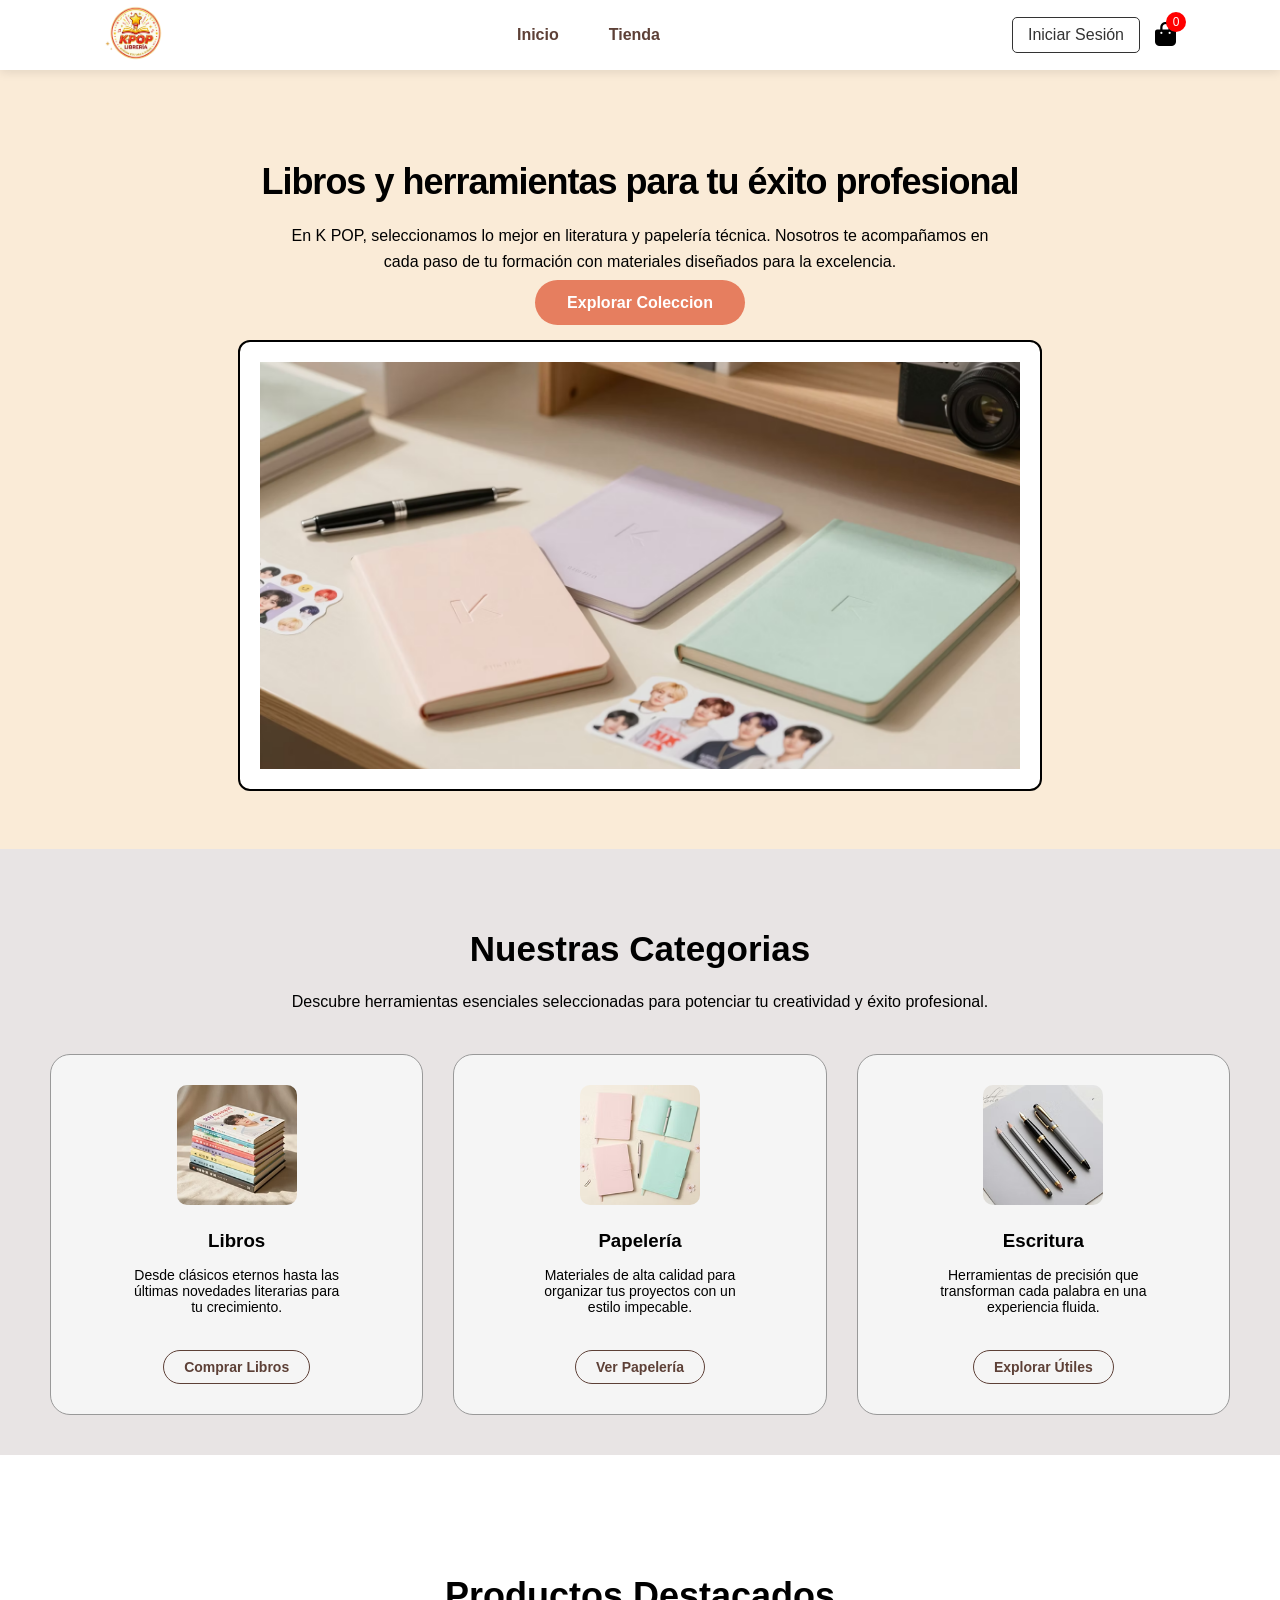
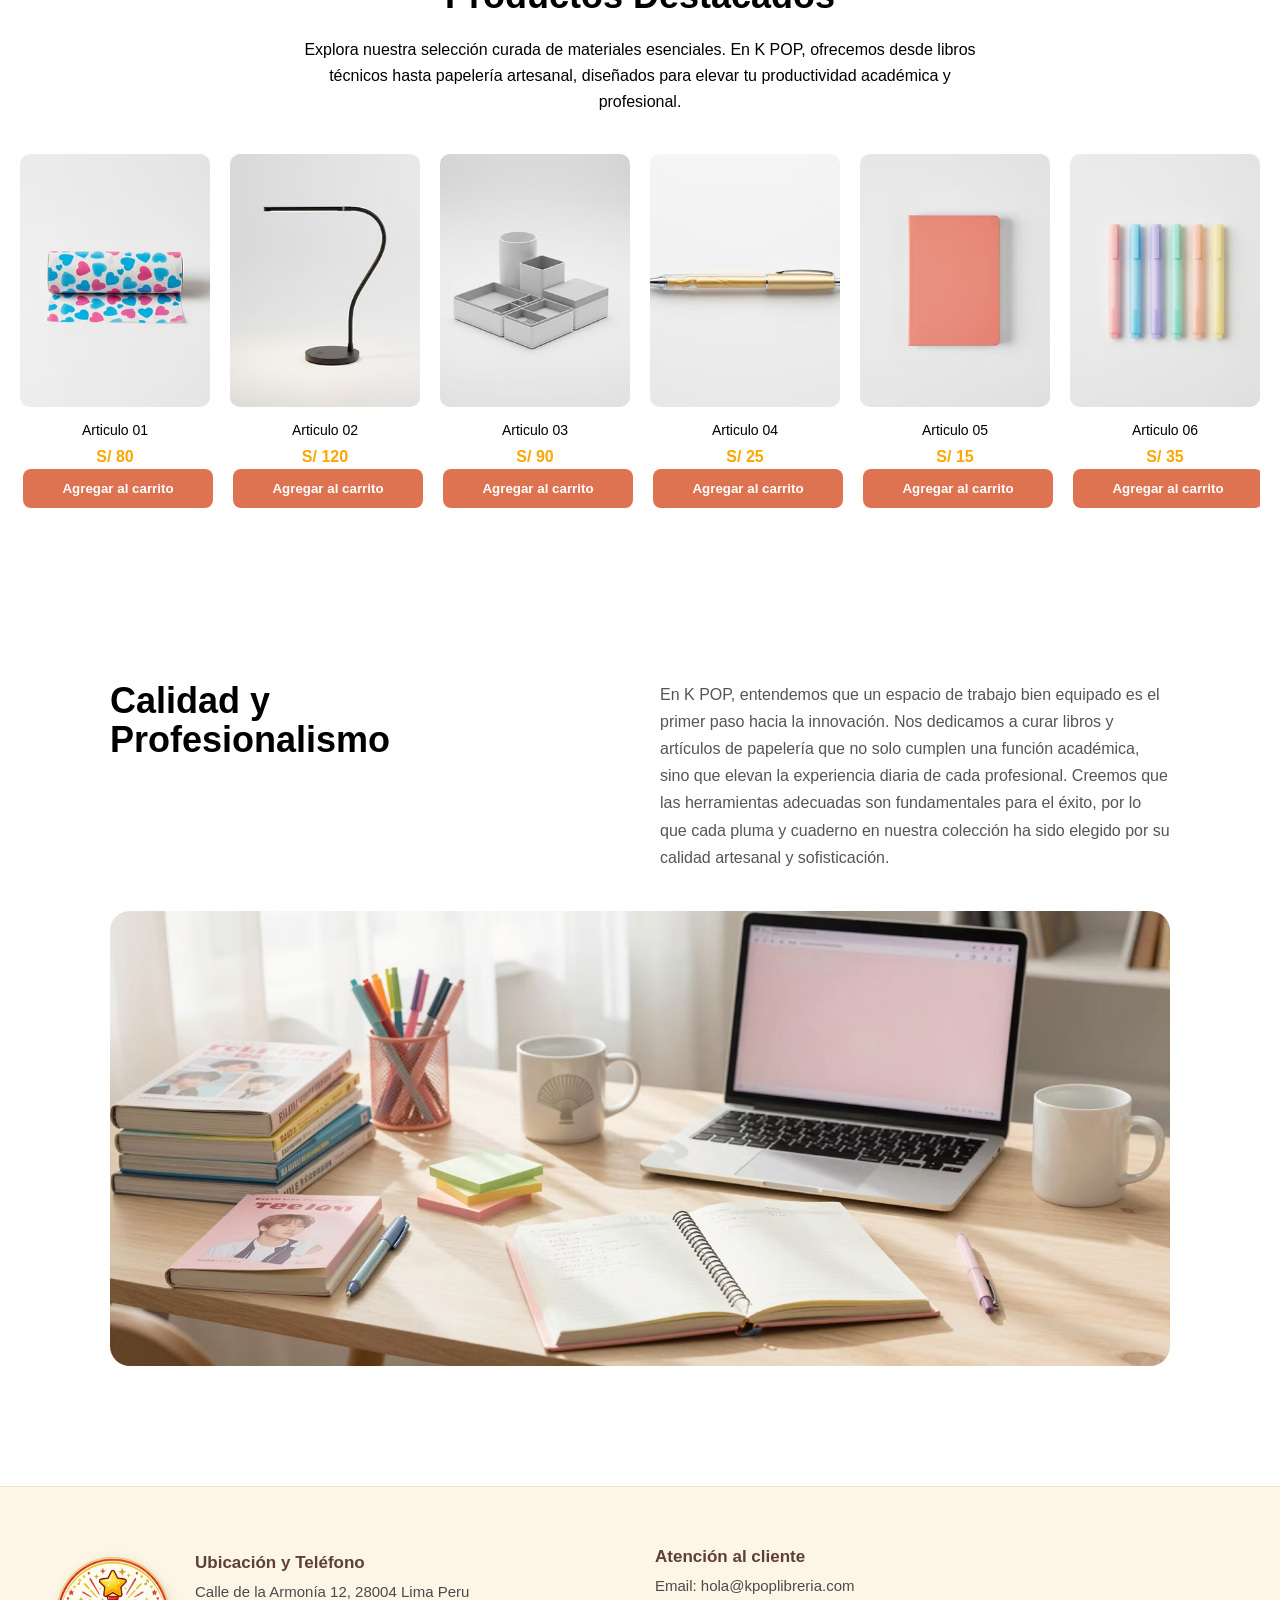
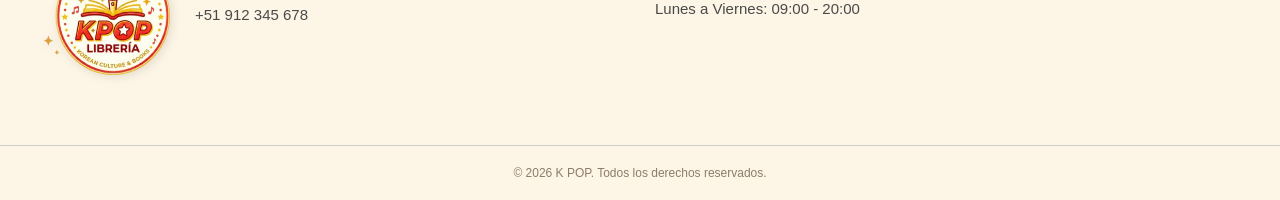
==== commit c47ee4d9: "Retoques a la pagina web" ====
--- a/index.html
+++ b/index.html
@@ -1,186 +1,180 @@
 <!doctype html>
 <html lang="en">
-  <head>
-    <meta charset="UTF-8" />
-    <meta name="viewport" content="width=device-width, initial-scale=1.0" />
-    <title>Inicio | K Pop</title>
-    <link rel="stylesheet" href="estilo.css" />
-    <link rel="stylesheet" href="https://cdnjs.cloudflare.com/ajax/libs/font-awesome/6.5.1/css/all.min.css"/>
-  </head>
-  <body>
-    <header class="cabecera">
-      <nav class="navegacion">
 
-        <div class="logo">
-          <img src="imagen/logo1.png" alt="K POP" />
-        </div>
+<head>
+  <meta charset="UTF-8" />
+  <meta name="viewport" content="width=device-width, initial-scale=1.0" />
+  <title>Inicio | K Pop</title>
+  <link rel="stylesheet" href="estilo.css" />
+  <link rel="stylesheet" href="https://cdnjs.cloudflare.com/ajax/libs/font-awesome/6.5.1/css/all.min.css" />
+</head>
 
-        <ul class="menu">
-          <li><a href="index.html" class="activo">Inicio</a></li>
-          <li><a href="tienda.html">Tienda</a></li>
-        </ul>
+<body>
+  <header class="cabecera">
+    <nav class="navegacion">
 
-        <div class="acciones">
-          <a href="#" class="login">Iniciar Sesión</a>
-          <div class="carrito"><i class="fa-solid fa-bag-shopping"></i><span class="contador">0</span></div>
-        </div>
-      </nav>
-    </header>
-
-    <section class="hero">
-      <h1>Libros y herramientas para tu éxito profesional</h1>
-      <p>
-        En K POP, seleccionamos lo mejor en literatura y papelería técnica.
-        Nosotros te acompañamos en cada paso de tu formación con materiales
-        diseñados para la excelencia.
-      </p>
-      <a href="tienda.html" class="boton-hero">Explorar Coleccion</a>
-      <img src="imagen/logo2.png" />
-    </section>
-
-    <section class="contenido">
-      <h2>Nuestras Categorias</h2>
-      <p class="texto">
-        Descubre herramientas esenciales seleccionadas para potenciar tu
-        creatividad y éxito profesional.
-      </p>
-      <div class="cards">
-        <div class="card">
-          <img src="imagen/logo3.png" />
-          <h3>Libros</h3>
-          <p>
-            Desde clásicos eternos hasta las últimas novedades literarias para
-            tu crecimiento.
-          </p>
-          <a href="tienda.html">Comprar Libros</a>
-        </div>
-
-        <div class="card">
-          <img src="imagen/logo4.png" />
-          <h3>Papelería</h3>
-          <p>
-            Materiales de alta calidad para organizar tus proyectos con un
-            estilo impecable.
-          </p>
-          <a href="tienda.html">Ver Papelería</a>
-        </div>
-
-        <div class="card">
-          <img src="imagen/logo5.png" />
-          <h3>Escritura</h3>
-          <p>
-            Herramientas de precisión que transforman cada palabra en una
-            experiencia fluida.
-          </p>
-          <a href="tienda.html">Explorar Útiles</a>
-        </div>
-      </div>
-    </section>
-
-    <section class="catalogo">
-      <h2>Productos Destacados</h2>
-
-      <p class="texto">
-        Explora nuestra selección curada de materiales esenciales. En K POP,
-        ofrecemos desde libros técnicos hasta papelería artesanal, diseñados
-        para elevar tu productividad académica y profesional.
-      </p>
-
-      <div class="productos">
-        <div class="producto">
-          <img src="imagen/logo6.png" />
-          <p>Articulo 01</p>
-          <span>S/ 80</span>
-        </div>
-
-        <div class="producto">
-          <img src="imagen/logo7.png" />
-          <p>Articulo 02</p>
-          <span>S/ 120</span>
-        </div>
-
-        <div class="producto">
-          <img src="imagen/logo8.png" />
-          <p>Articulo 03</p>
-          <span>S/ 90</span>
-        </div>
-
-        <div class="producto">
-          <img src="imagen/logo9.png" />
-          <p>Articulo 04</p>
-          <span>S/ 25</span>
-        </div>
-
-        <div class="producto">
-          <img src="imagen/logo10.png" />
-          <p>Articulo 05</p>
-          <span>S/ 15</span>
-        </div>
-
-        <div class="producto">
-          <img src="imagen/logo11.png" />
-          <p>Articulo 06</p>
-          <span>S/ 35</span>
-        </div>
-      </div>
-    </section>
-
-    <section class="ofertas-contenido">
-      <div class="ofertas-header">
-        <h2>
-          Calidad y <br />
-          Profesionalismo
-        </h2>
-
-        <p>
-          En K POP, entendemos que un espacio de trabajo bien equipado es el
-          primer paso hacia la innovación. Nos dedicamos a curar libros y
-          artículos de papelería que no solo cumplen una función académica, sino
-          que elevan la experiencia diaria de cada profesional. Creemos que las
-          herramientas adecuadas son fundamentales para el éxito, por lo que
-          cada pluma y cuaderno en nuestra colección ha sido elegido por su
-          calidad artesanal y sofisticación.
-        </p>
+      <div class="logo">
+        <img src="imagen/logo1.png" alt="K POP" />
       </div>
 
-      <img src="imagen/logo12.png" alt="" />
-    </section>
+      <ul class="menu">
+        <li><a href="index.html" class="activo">Inicio</a></li>
+        <li><a href="tienda.html">Tienda</a></li>
+      </ul>
 
-    <footer class="footer">
-      <div class="footer-left">
-        <img src="imagen/logo1.png" alt="Logo" class="footer-logo" />
-        <div class="footer-text">
-          <p><strong>Ubicación y Teléfono</strong></p>
-          <p>Calle de la Armonía 12, 28004 Lima Peru</p>
-          <p>+51 912 345 678</p>
-        </div>
+      <div class="acciones">
+        <a href="#" class="login">Iniciar Sesión</a>
+        <div class="carrito"><i class="fa-solid fa-bag-shopping"></i><span class="contador">0</span></div>
+      </div>
+    </nav>
+  </header>
+
+  <section class="hero">
+    <h1>Libros y herramientas para tu éxito profesional</h1>
+    <p>
+      En K POP, seleccionamos lo mejor en literatura y papelería técnica.
+      Nosotros te acompañamos en cada paso de tu formación con materiales
+      diseñados para la excelencia.
+    </p>
+    <a href="tienda.html" class="boton-hero">Explorar Coleccion</a>
+    <img src="imagen/logo2.png" />
+  </section>
+
+  <section class="contenido">
+    <h2>Nuestras Categorias</h2>
+    <p class="texto">
+      Descubre herramientas esenciales seleccionadas para potenciar tu
+      creatividad y éxito profesional.
+    </p>
+    <div class="cards">
+      <div class="card">
+        <img src="imagen/logo3.png" />
+        <h3>Libros</h3>
+        <p>
+          Desde clásicos eternos hasta las últimas novedades literarias para
+          tu crecimiento.
+        </p>
+        <a href="tienda.html">Comprar Libros</a>
       </div>
 
-      <div class="footer-right">
-        <h3>Atención al cliente</h3>
-        <p>Email: hola@kpoplibreria.com</p>
-        <p>Lunes a Viernes: 09:00 - 20:00</p>
+      <div class="card">
+        <img src="imagen/logo4.png" />
+        <h3>Papelería</h3>
+        <p>
+          Materiales de alta calidad para organizar tus proyectos con un
+          estilo impecable.
+        </p>
+        <a href="tienda.html">Ver Papelería</a>
       </div>
-    </footer>
 
-    <div class="footer-copy">
-      <p>© 2026 K POP. Todos los derechos reservados.</p>
+      <div class="card">
+        <img src="imagen/logo5.png" />
+        <h3>Escritura</h3>
+        <p>
+          Herramientas de precisión que transforman cada palabra en una
+          experiencia fluida.
+        </p>
+        <a href="tienda.html">Explorar Útiles</a>
+      </div>
+    </div>
+  </section>
+
+  <section class="catalogo">
+    <h2>Productos Destacados</h2>
+
+    <p class="texto">
+      Explora nuestra selección curada de materiales esenciales. En K POP,
+      ofrecemos desde libros técnicos hasta papelería artesanal, diseñados
+      para elevar tu productividad académica y profesional.
+    </p>
+
+    <div class="productos">
+      <div class="producto">
+        <img src="imagen/logo6.png" />
+        <p>Articulo 01</p>
+        <span>S/ 80</span>
+        <button class="btn-index">Agregar al carrito</button>
+      </div>
+
+      <div class="producto">
+        <img src="imagen/logo7.png" />
+        <p>Articulo 02</p>
+        <span>S/ 120</span>
+        <button class="btn-index">Agregar al carrito</button>
+      </div>
+
+      <div class="producto">
+        <img src="imagen/logo8.png" />
+        <p>Articulo 03</p>
+        <span>S/ 90</span>
+        <button class="btn-index">Agregar al carrito</button>
+      </div>
+
+      <div class="producto">
+        <img src="imagen/logo9.png" />
+        <p>Articulo 04</p>
+        <span>S/ 25</span>
+        <button class="btn-index">Agregar al carrito</button>
+      </div>
+
+      <div class="producto">
+        <img src="imagen/logo10.png" />
+        <p>Articulo 05</p>
+        <span>S/ 15</span>
+        <button class="btn-index">Agregar al carrito</button>
+      </div>
+
+      <div class="producto">
+        <img src="imagen/logo11.png" />
+        <p>Articulo 06</p>
+        <span>S/ 35</span>
+        <button class="btn-index">Agregar al carrito</button>
+      </div>
+    </div>
+  </section>
+
+  <section class="ofertas-contenido">
+    <div class="ofertas-header">
+      <h2>
+        Calidad y <br />
+        Profesionalismo
+      </h2>
+
+      <p>
+        En K POP, entendemos que un espacio de trabajo bien equipado es el
+        primer paso hacia la innovación. Nos dedicamos a curar libros y
+        artículos de papelería que no solo cumplen una función académica, sino
+        que elevan la experiencia diaria de cada profesional. Creemos que las
+        herramientas adecuadas son fundamentales para el éxito, por lo que
+        cada pluma y cuaderno en nuestra colección ha sido elegido por su
+        calidad artesanal y sofisticación.
+      </p>
     </div>
 
-    <script>
-      const botonesAgregar = document.querySelectorAll(".btn-agregar");
+    <img src="imagen/logo12.png" alt="" />
+  </section>
 
-      const contador = document.querySelector(".contador");
+  <footer class="footer">
+    <div class="footer-left">
+      <img src="imagen/logo1.png" alt="Logo" class="footer-logo" />
+      <div class="footer-text">
+        <p><strong>Ubicación y Teléfono</strong></p>
+        <p>Calle de la Armonía 12, 28004 Lima Peru</p>
+        <p>+51 912 345 678</p>
+      </div>
+    </div>
 
-      let cantidad = 0;
+    <div class="footer-right">
+      <h3>Atención al cliente</h3>
+      <p>Email: hola@kpoplibreria.com</p>
+      <p>Lunes a Viernes: 09:00 - 20:00</p>
+    </div>
+  </footer>
 
-      botonesAgregar.forEach((boton) => {
-        boton.addEventListener("click", () => {
-          cantidad++;
+  <div class="footer-copy">
+    <p>© 2026 K POP. Todos los derechos reservados.</p>
+  </div>
 
-          contador.textContent = cantidad;
-        });
-      });
-    </script>
-  </body>
-</html>
+</body>
+
+</html>
--- a/estilo.css
+++ b/estilo.css
@@ -44,7 +44,7 @@
 }
 
 .logo img {
-  height: 45px;
+  height: 60px;
   width: auto;
 }
 
@@ -189,6 +189,7 @@
 }
 
 @media (max-width: 600px) {
+
   .footer-left,
   .footer-right {
     flex-direction: column;
@@ -454,7 +455,6 @@
 
 /* --- ESTILOS DE LA TIENDA (Filtros, Grid de productos) --- */
 
-
 /* Contenedor principal de la tienda */
 .tienda {
   display: flex;
@@ -613,3 +613,171 @@
     gap: 15px;
   }
 }
+
+/* =========================
+   PANEL CARRITO
+========================= */
+
+.panel-carrito {
+  position: fixed;
+  top: 0;
+  right: -400px;
+
+  width: 350px;
+  height: 100vh;
+
+  background-color: white;
+
+  box-shadow: -5px 0 20px rgba(0, 0, 0, 0.1);
+
+  padding: 20px;
+
+  transition: right 0.3s ease;
+
+  z-index: 999;
+}
+
+.panel-carrito.activo {
+  right: 0;
+}
+
+.carrito-header {
+  display: flex;
+  justify-content: space-between;
+  align-items: center;
+
+  margin-bottom: 20px;
+}
+
+.carrito-header button {
+  border: none;
+  background: none;
+  font-size: 22px;
+  cursor: pointer;
+}
+
+.carrito-productos {
+  display: flex;
+  flex-direction: column;
+  gap: 15px;
+
+  max-height: 70vh;
+  overflow-y: auto;
+}
+
+.item-carrito {
+  border-bottom: 1px solid #ddd;
+  padding-bottom: 10px;
+}
+
+.carrito-footer {
+  margin-top: 20px;
+  font-weight: bold;
+  font-size: 18px;
+}
+
+.item-carrito {
+  display: flex;
+  justify-content: space-between;
+  align-items: center;
+
+  border-bottom: 1px solid #ddd;
+
+  padding-bottom: 10px;
+}
+
+.eliminar-item {
+  border: none;
+  background: none;
+  font-size: 18px;
+  cursor: pointer;
+  color: red;
+}
+
+#vaciar-carrito {
+  width: 100%;
+  margin-top: 15px;
+  padding: 12px;
+  border: none;
+  background-color: black;
+  color: white;
+  border-radius: 10px;
+  cursor: pointer;
+  font-size: 15px;
+}
+
+/* ====================
+   OVERLAY
+==================== */
+
+.overlay {
+  position: fixed;
+
+  top: 0;
+  left: 0;
+  width: 100%;
+  height: 100vh;
+  background-color: rgba(0, 0, 0, 0.5);
+  opacity: 0;
+  visibility: hidden;
+
+  transition: 0.3s;
+
+  z-index: 998;
+}
+
+.overlay.activo {
+  opacity: 1;
+  visibility: visible;
+}
+
+
+/* ====================
+   ANIMACIONES PRODUCTOS
+==================== */
+
+.producto-card {
+  transition: 0.3s ease;
+}
+
+.producto-card:hover {
+  transform: translateY(-8px);
+  box-shadow: 0 15px 30px rgba(0, 0, 0, 0.12);
+}
+
+.producto-card img {
+  transition: 0.3s ease;
+}
+
+.producto-card:hover img {
+  transform: scale(1.05);
+}
+
+.btn-comprar {
+  transition: 0.3s ease;
+}
+
+.btn-comprar:hover {
+  background-color: black;
+  color: white;
+}
+.btn-index {
+  background-color: #de7352;
+  color: white;
+  border: none;
+  padding: 12px;
+  border-radius: 8px;
+  font-weight: 600;
+  cursor: pointer;
+  transition: background-color 0.3s;
+  width: 100%;
+  margin: 3px
+}
+.btn-index:hover {
+  background-color: rgb(148, 200, 139);
+  color: white;
+}
+.login:hover {
+  background-color: #000000;
+  color: white;
+}
